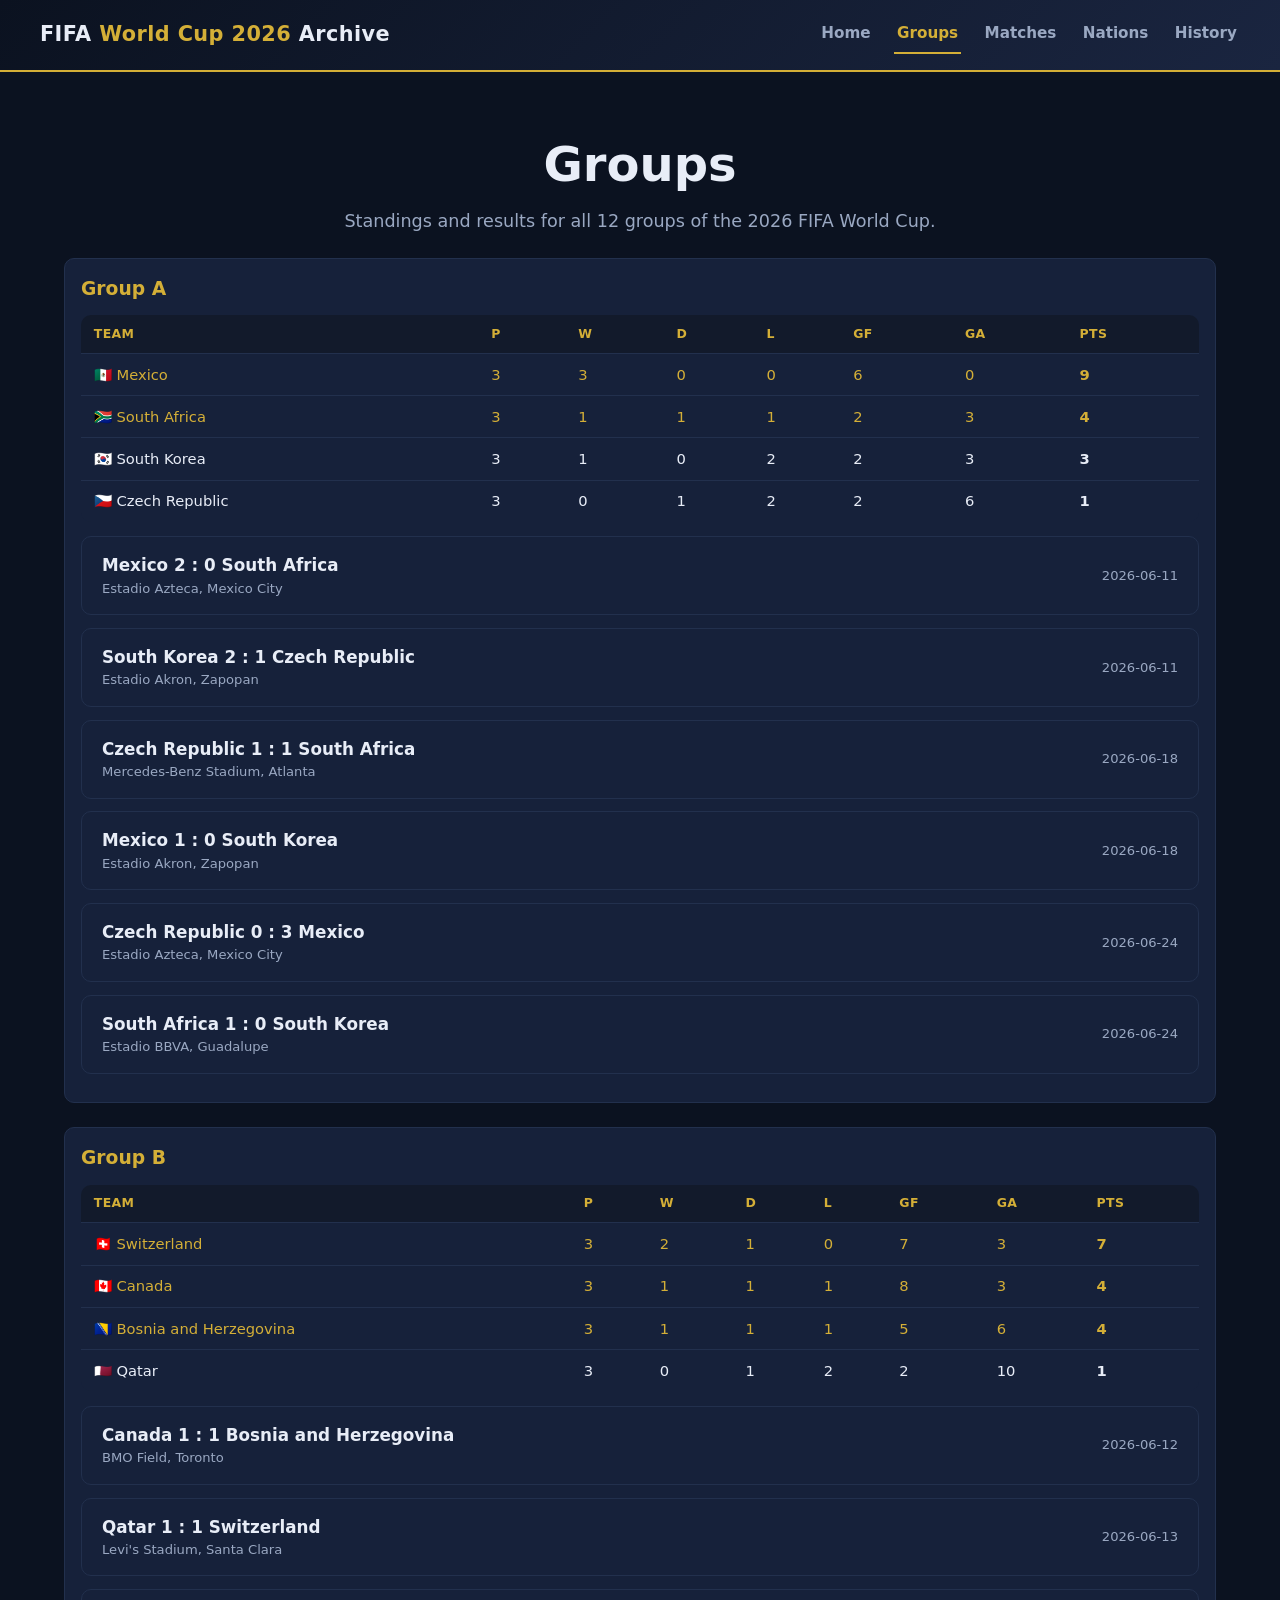
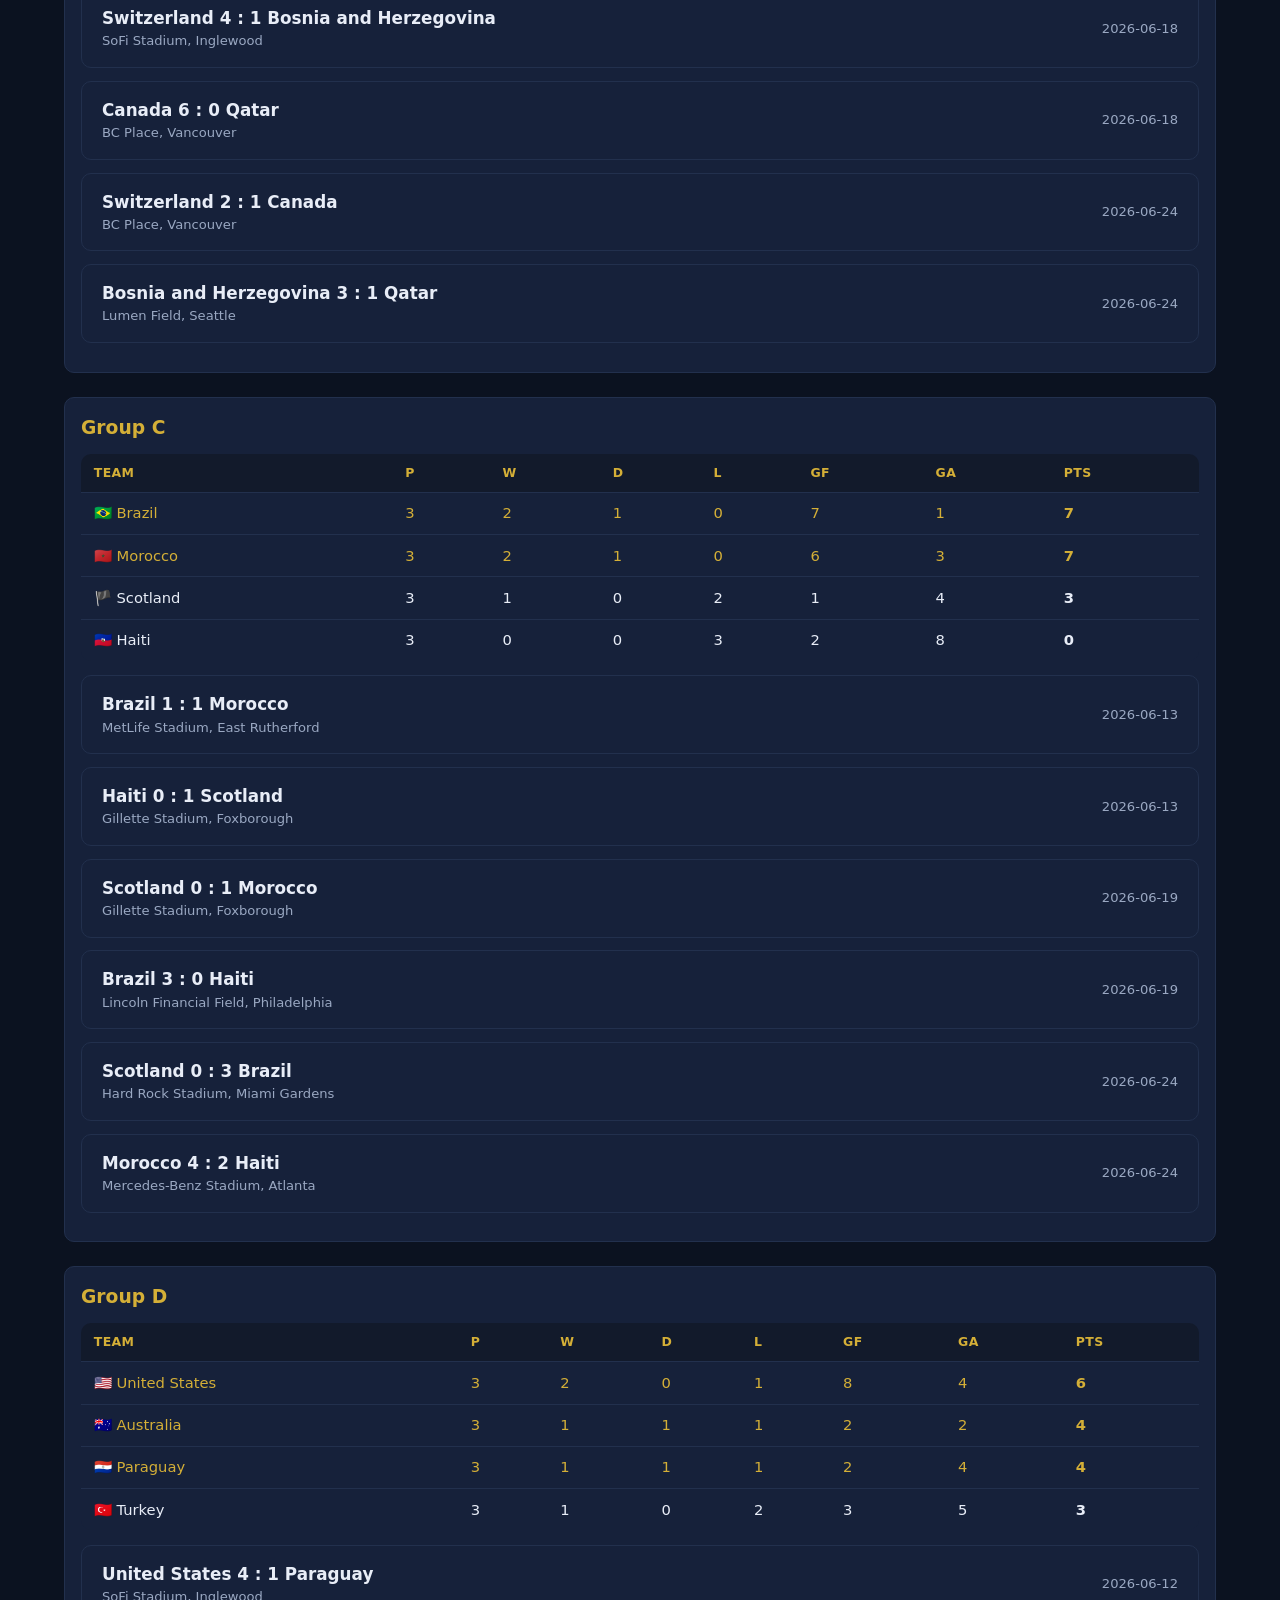
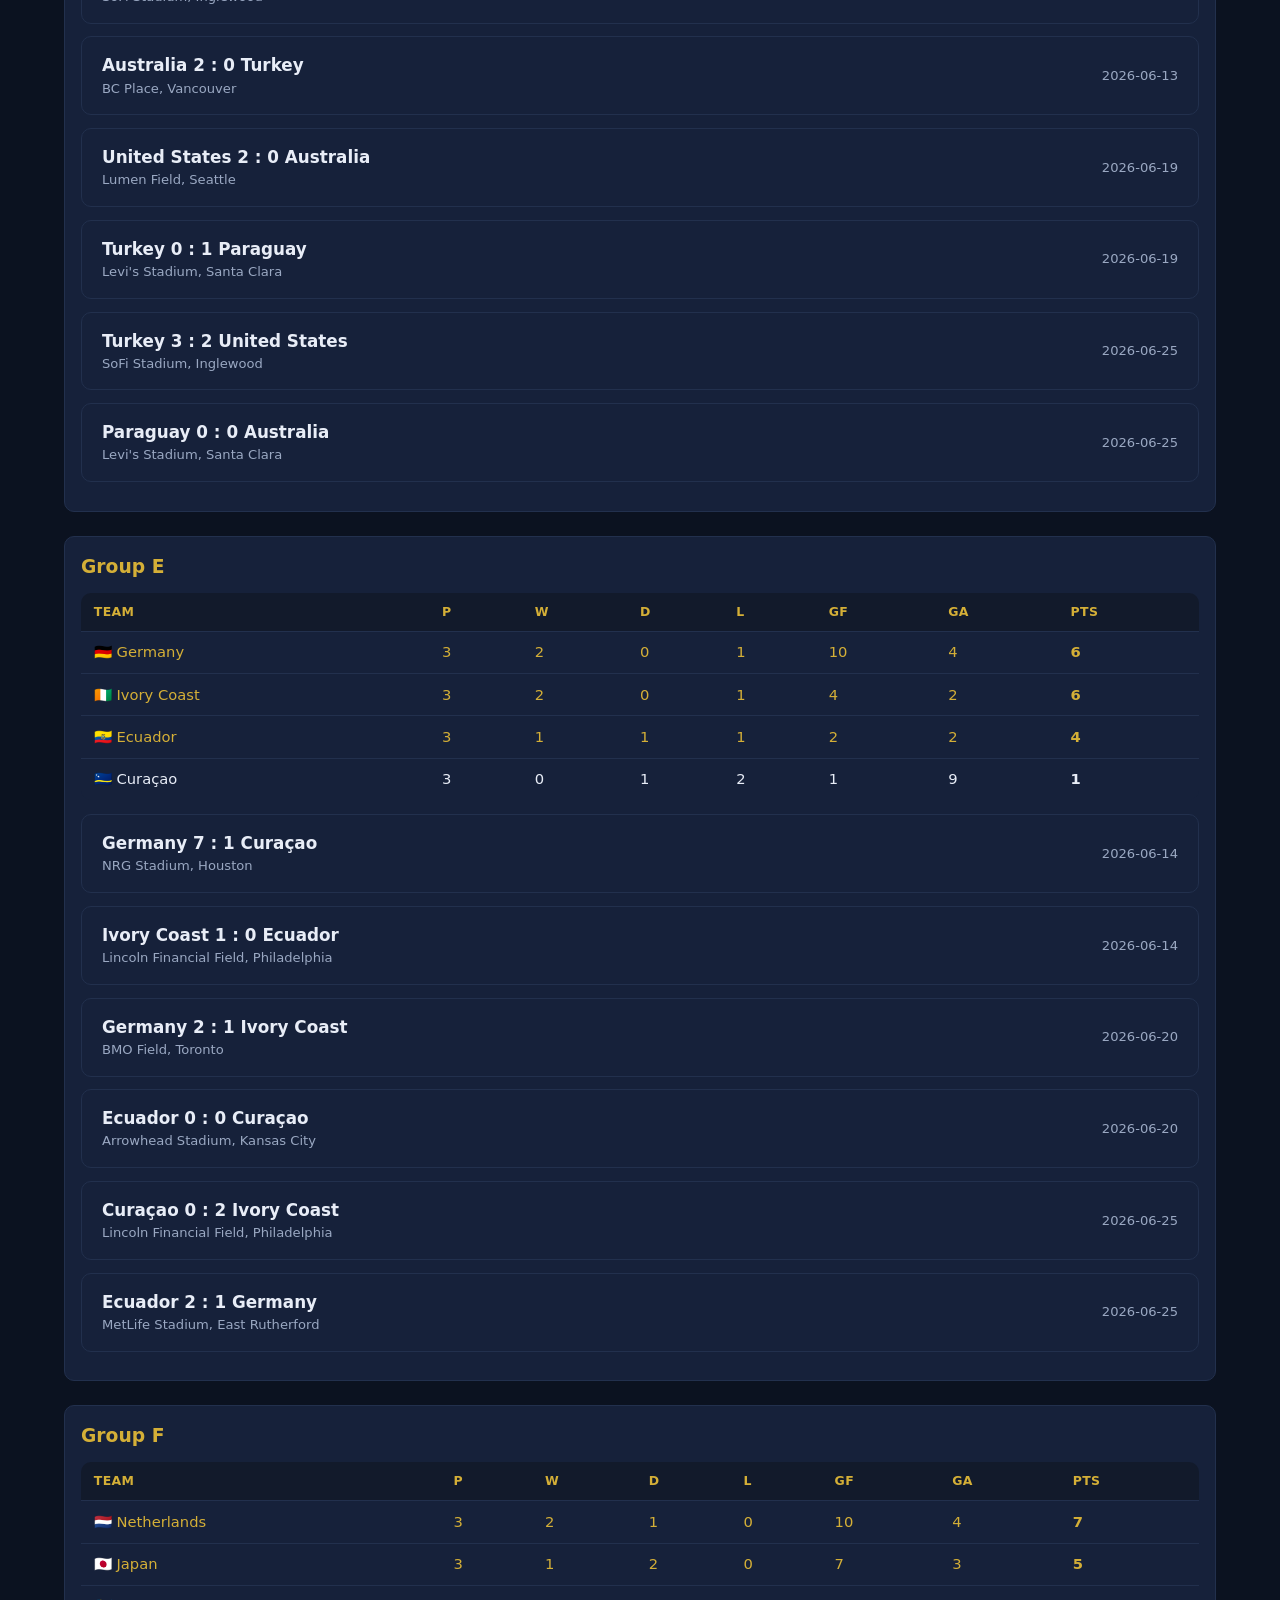
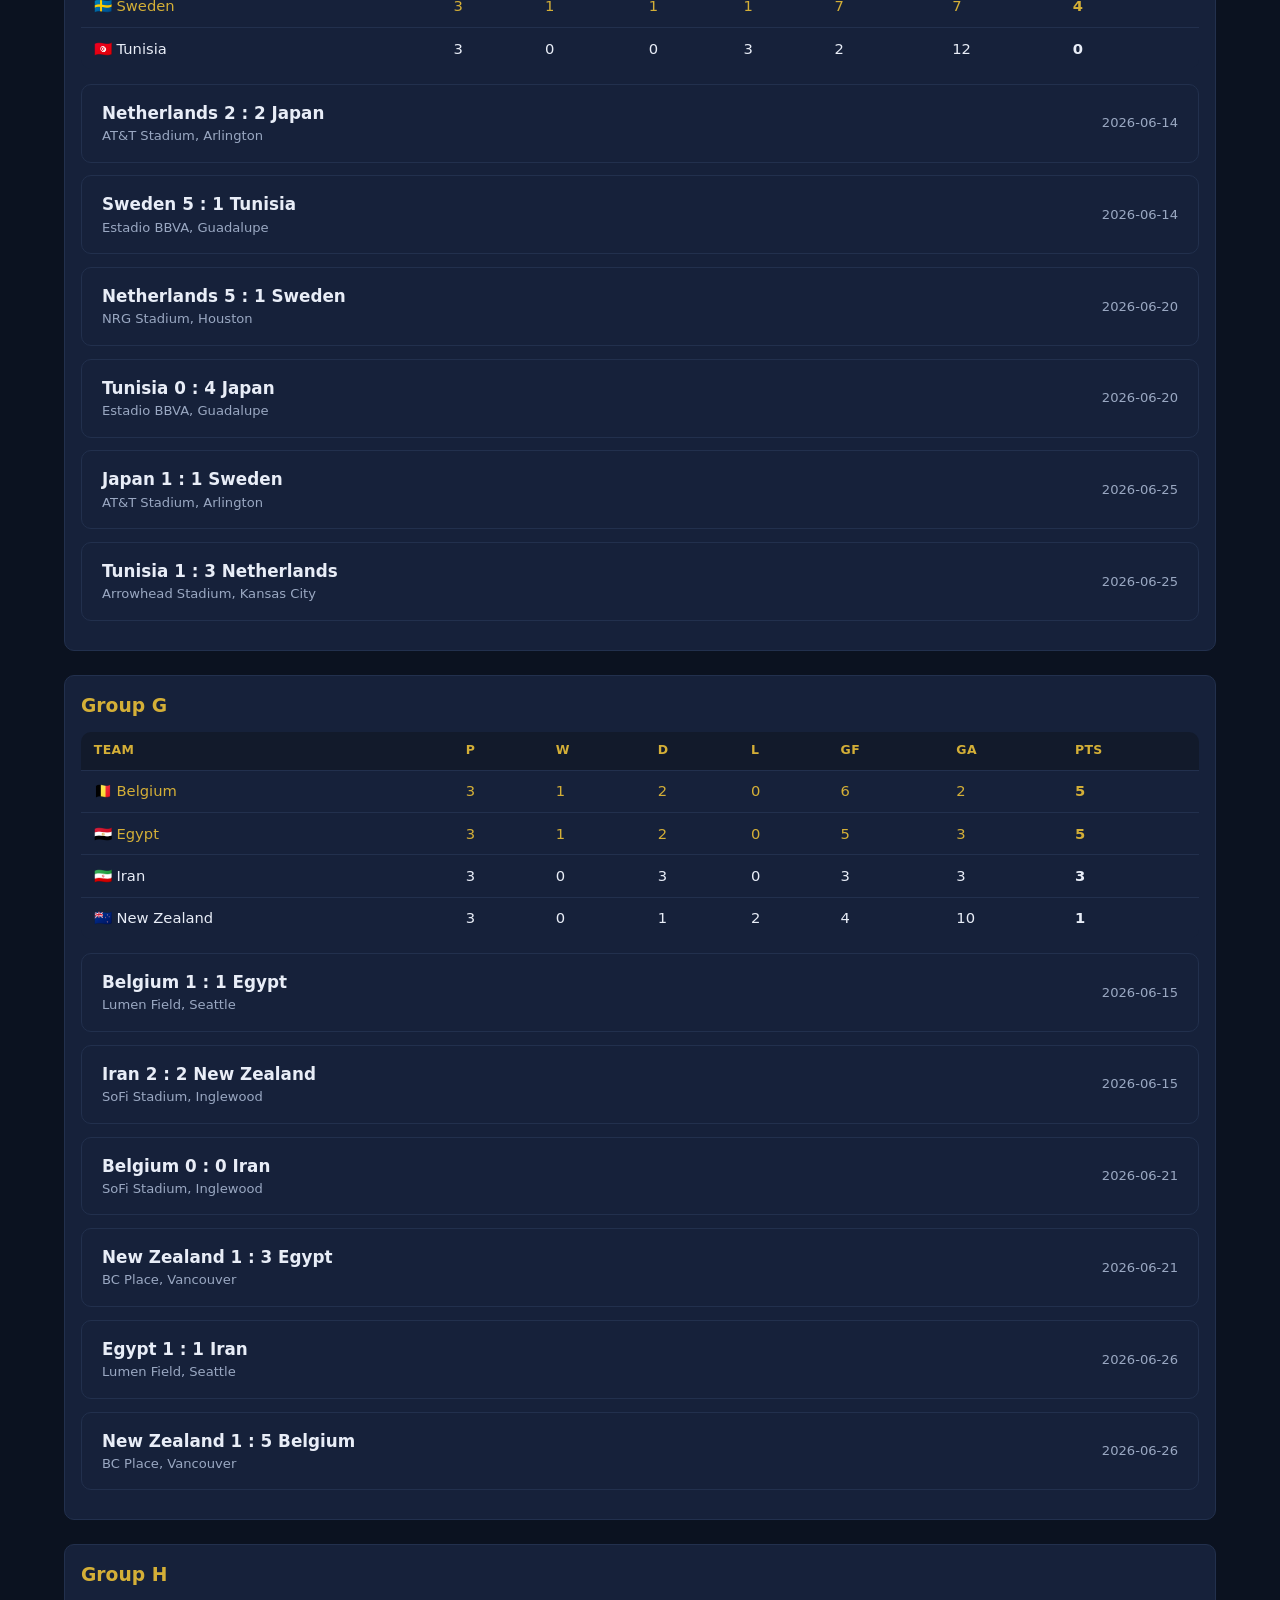
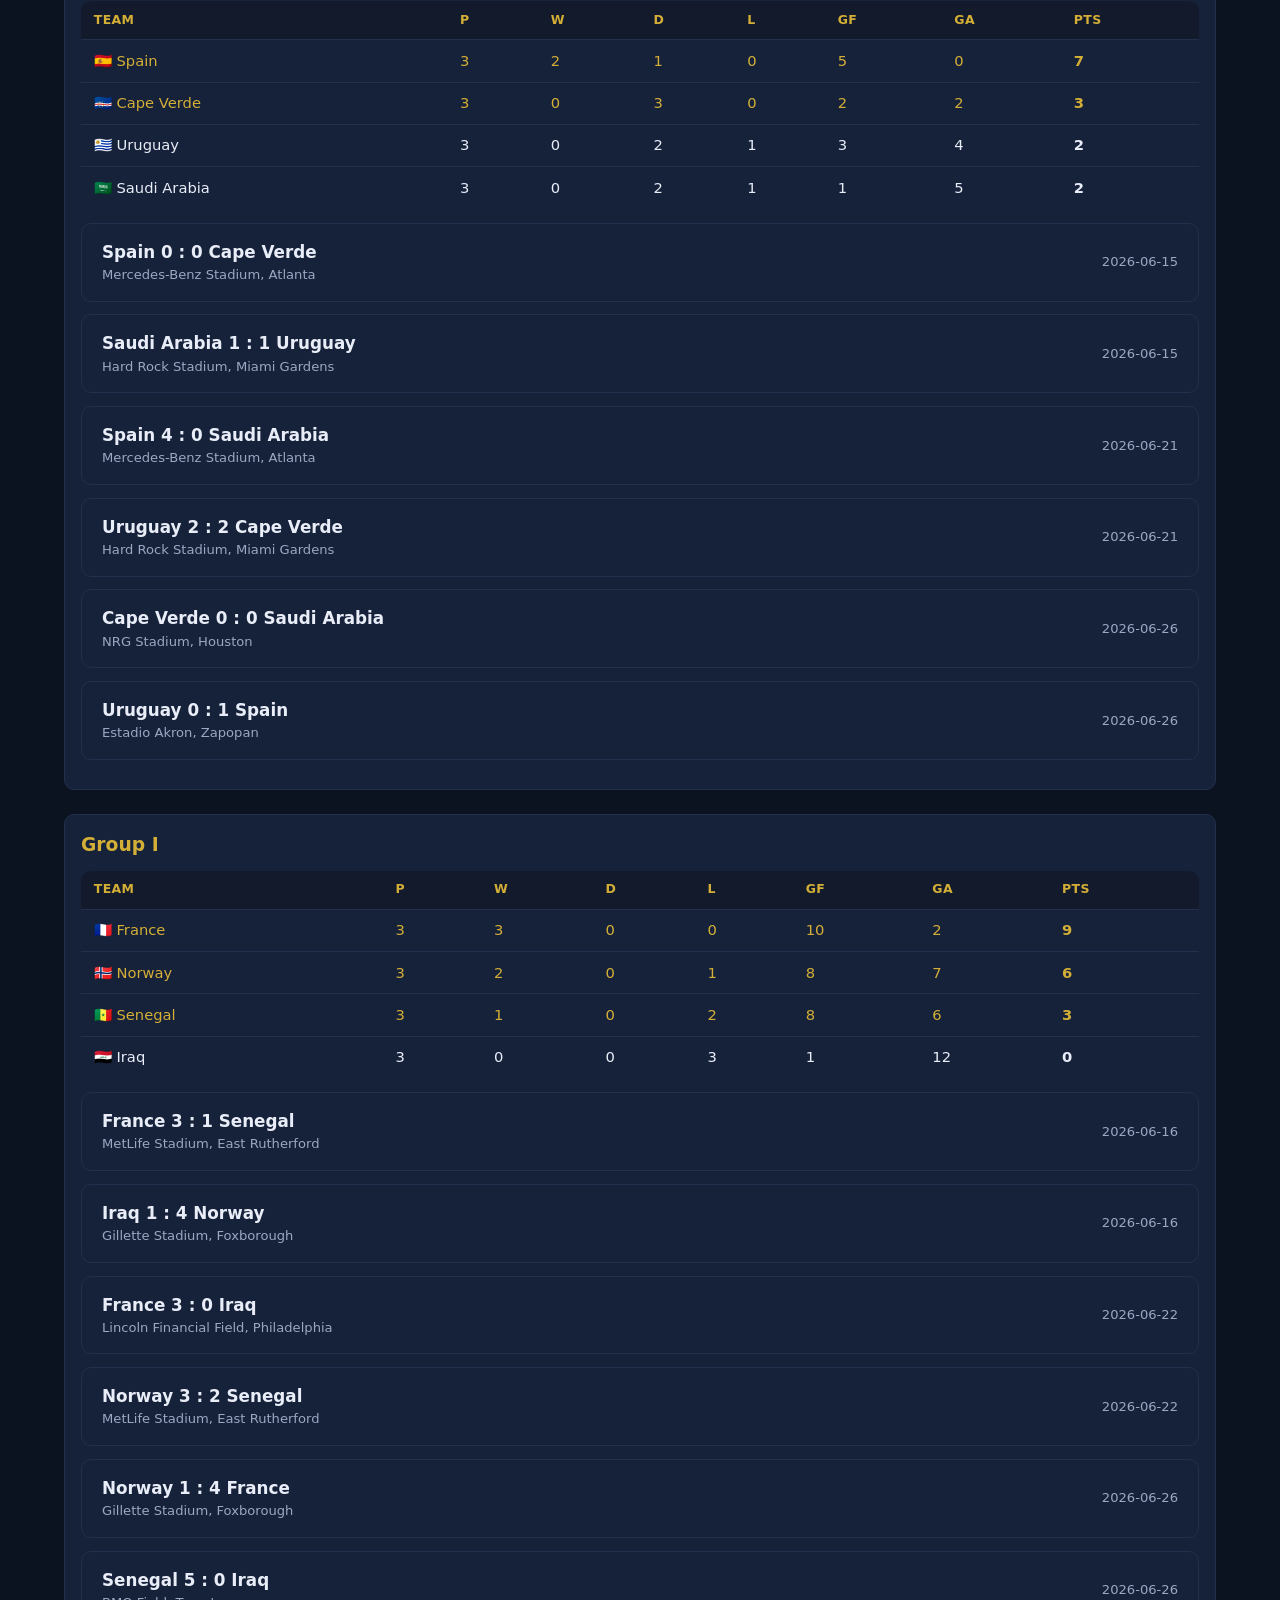
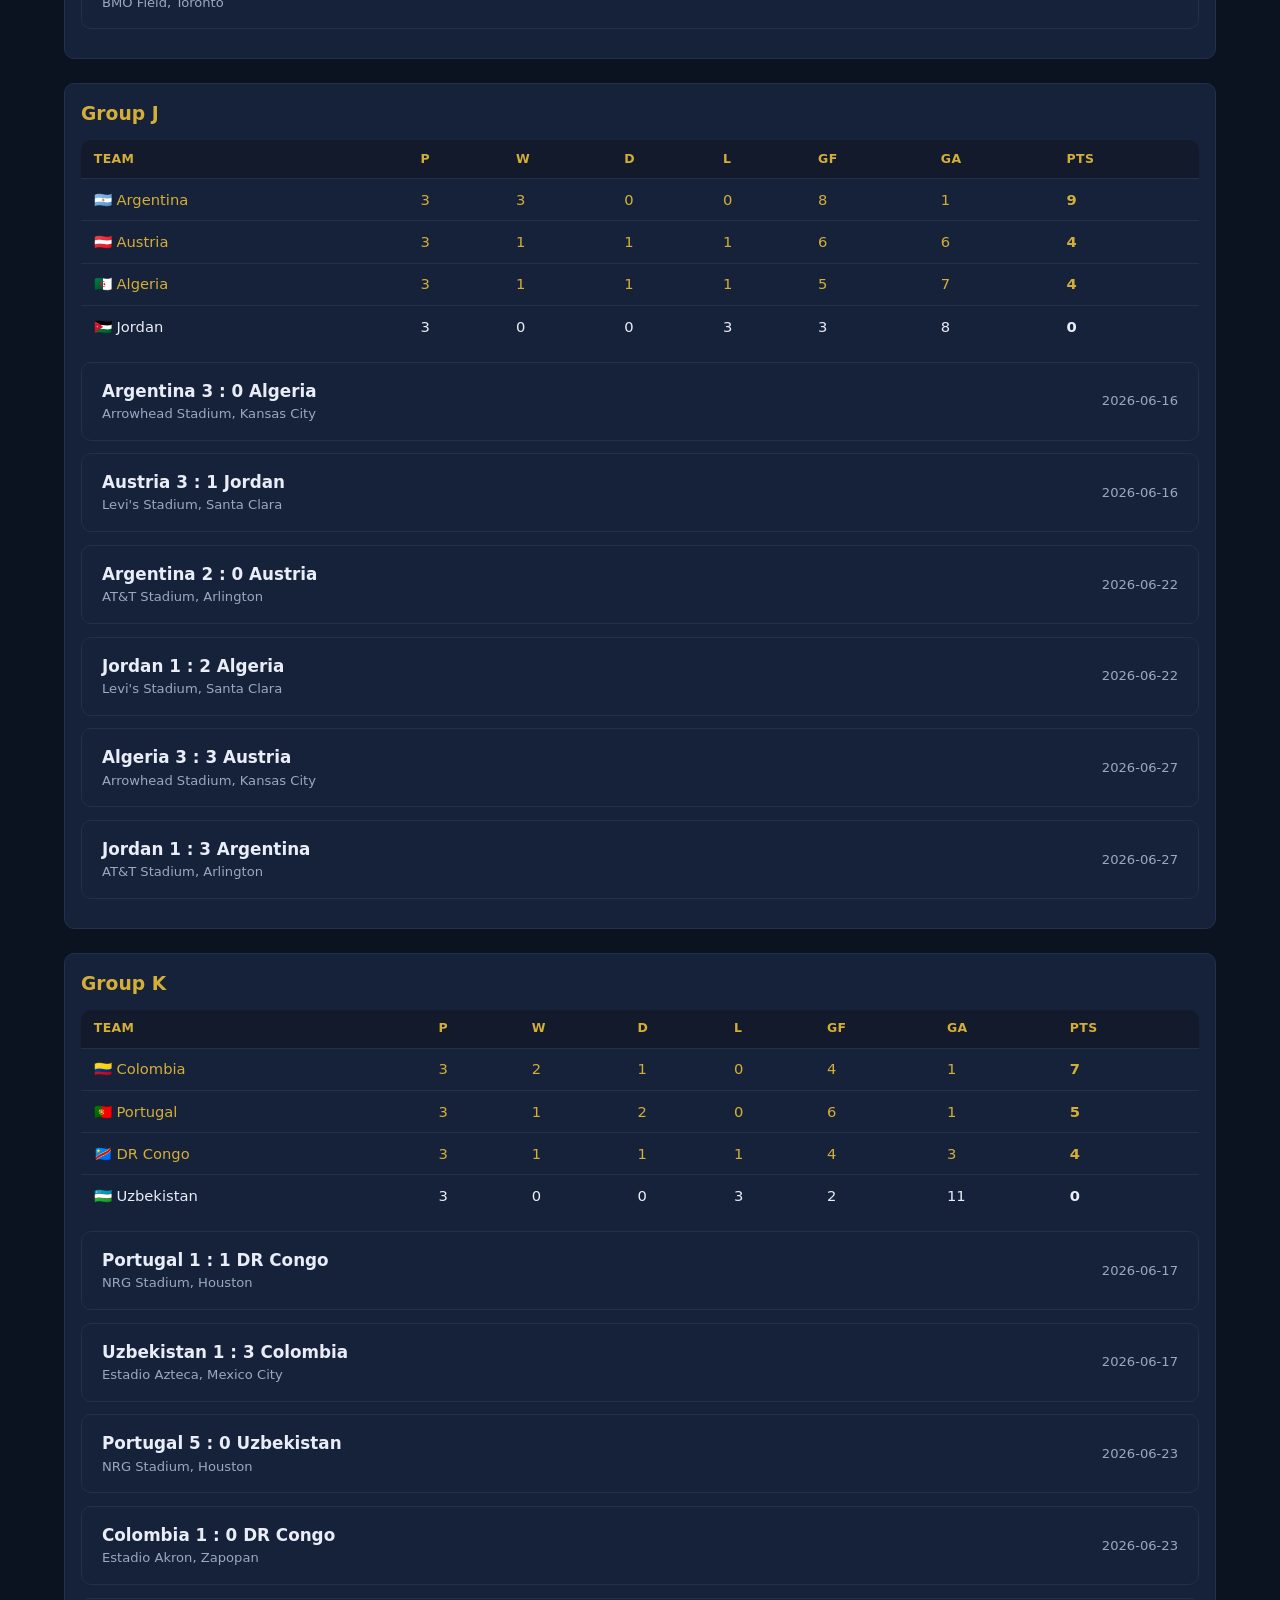
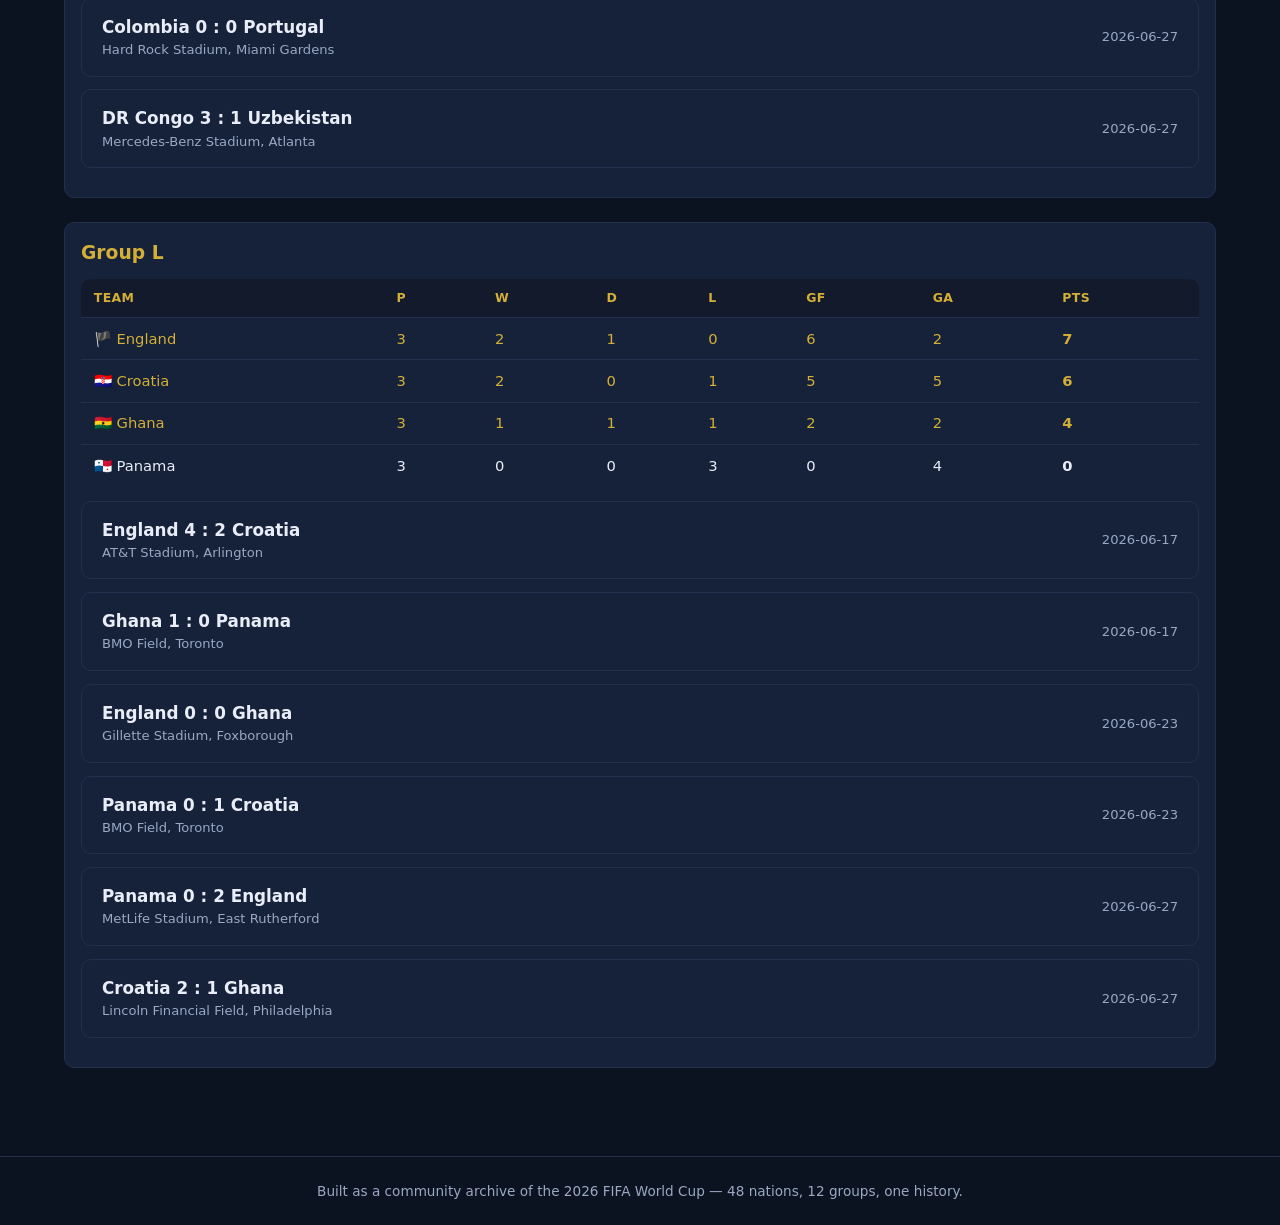
==== pages/groups.html @ 7bada2bf "Add files via upload" ====
<!DOCTYPE html>
<html lang="en">
<head>
  <meta charset="UTF-8" />
  <meta name="viewport" content="width=device-width, initial-scale=1.0" />
  <title>Groups — FIFA World Cup 2026 Archive</title>
  <link rel="stylesheet" href="../css/style.css" />
</head>
<body>
  <script src="../js/nav.js"></script>
  <script>renderHeader("Groups", "../")</script>

  <main>
    <section class="hero" style="padding:1.5rem 1rem;">
      <h1>Groups</h1>
      <p>Standings and results for all 12 groups of the 2026 FIFA World Cup.</p>
    </section>

    <div id="groups-container">Loading groups…</div>
  </main>

  <script>renderFooter()</script>
  <script src="../js/groups.js"></script>
</body>
</html>
---- css/style.css ----
:root {
  --bg: #0b1220;
  --bg-alt: #121a2b;
  --card: #16213a;
  --border: #22304d;
  --text: #e8edf7;
  --text-dim: #9aa8c2;
  --gold: #d4af37;
  --green: #0f9d58;
  --red: #e34a4a;
  --blue: #2a6df5;
  --radius: 10px;
}

* { box-sizing: border-box; }

body {
  margin: 0;
  font-family: "Segoe UI", system-ui, -apple-system, sans-serif;
  background: var(--bg);
  color: var(--text);
  line-height: 1.5;
}

a { color: inherit; text-decoration: none; }

header.site-header {
  background: linear-gradient(135deg, #0b1220, #1a2540);
  border-bottom: 2px solid var(--gold);
  padding: 1rem 1.5rem;
  position: sticky;
  top: 0;
  z-index: 50;
}

.header-inner {
  max-width: 1200px;
  margin: 0 auto;
  display: flex;
  align-items: center;
  justify-content: space-between;
  flex-wrap: wrap;
  gap: 1rem;
}

.brand {
  font-size: 1.3rem;
  font-weight: 800;
  letter-spacing: 0.02em;
}
.brand span { color: var(--gold); }

nav.main-nav {
  display: flex;
  gap: 1.25rem;
  flex-wrap: wrap;
}

nav.main-nav a {
  color: var(--text-dim);
  font-weight: 600;
  font-size: 0.95rem;
  padding: 0.4rem 0.2rem;
  border-bottom: 2px solid transparent;
  transition: color 0.15s, border-color 0.15s;
}

nav.main-nav a:hover,
nav.main-nav a.active {
  color: var(--gold);
  border-color: var(--gold);
}

main {
  max-width: 1200px;
  margin: 0 auto;
  padding: 2rem 1.5rem 4rem;
}

.hero {
  text-align: center;
  padding: 3rem 1rem;
}

.hero h1 {
  font-size: clamp(1.8rem, 4vw, 3rem);
  margin: 0 0 0.5rem;
}

.hero p {
  color: var(--text-dim);
  font-size: 1.1rem;
  max-width: 640px;
  margin: 0 auto;
}

.card-grid {
  display: grid;
  grid-template-columns: repeat(auto-fit, minmax(260px, 1fr));
  gap: 1.25rem;
  margin-top: 2rem;
}

.card {
  background: var(--card);
  border: 1px solid var(--border);
  border-radius: var(--radius);
  padding: 1.25rem;
  transition: transform 0.15s, border-color 0.15s;
}

.card:hover {
  transform: translateY(-3px);
  border-color: var(--gold);
}

.card h3 {
  margin: 0 0 0.5rem;
  color: var(--gold);
}

.card p {
  color: var(--text-dim);
  margin: 0;
  font-size: 0.92rem;
}

h1, h2, h3 { font-weight: 800; }

h2.section-title {
  font-size: 1.6rem;
  border-left: 4px solid var(--gold);
  padding-left: 0.75rem;
  margin: 2.5rem 0 1rem;
}

table {
  width: 100%;
  border-collapse: collapse;
  background: var(--card);
  border-radius: var(--radius);
  overflow: hidden;
}

th, td {
  padding: 0.6rem 0.8rem;
  text-align: left;
  border-bottom: 1px solid var(--border);
  font-size: 0.92rem;
}

th {
  background: var(--bg-alt);
  color: var(--gold);
  text-transform: uppercase;
  letter-spacing: 0.03em;
  font-size: 0.78rem;
}

tr:last-child td { border-bottom: none; }

.group-block {
  background: var(--card);
  border: 1px solid var(--border);
  border-radius: var(--radius);
  padding: 1rem;
  margin-bottom: 1.5rem;
}

.group-block h3 {
  color: var(--gold);
  margin: 0 0 0.75rem;
}

.badge {
  display: inline-block;
  padding: 0.15rem 0.55rem;
  border-radius: 999px;
  font-size: 0.72rem;
  font-weight: 700;
}

.badge.win { background: rgba(15,157,88,0.18); color: var(--green); }
.badge.loss { background: rgba(227,74,74,0.18); color: var(--red); }
.badge.draw { background: rgba(154,168,194,0.18); color: var(--text-dim); }
.badge.upcoming { background: rgba(42,109,245,0.18); color: var(--blue); }

.filter-bar {
  display: flex;
  gap: 0.6rem;
  flex-wrap: wrap;
  margin-bottom: 1.25rem;
}

.filter-bar select, .filter-bar input {
  background: var(--card);
  border: 1px solid var(--border);
  color: var(--text);
  padding: 0.5rem 0.7rem;
  border-radius: 6px;
  font-size: 0.9rem;
}

.match-card {
  background: var(--card);
  border: 1px solid var(--border);
  border-radius: var(--radius);
  padding: 1rem 1.25rem;
  margin-bottom: 0.8rem;
  display: flex;
  align-items: center;
  justify-content: space-between;
  flex-wrap: wrap;
  gap: 0.75rem;
}

.match-teams {
  font-weight: 700;
  font-size: 1.05rem;
}

.match-meta {
  color: var(--text-dim);
  font-size: 0.82rem;
}

.timeline {
  border-left: 3px solid var(--border);
  padding-left: 1.25rem;
}

.timeline-item {
  margin-bottom: 1.75rem;
  position: relative;
}

.timeline-item::before {
  content: "";
  position: absolute;
  left: -1.62rem;
  top: 0.3rem;
  width: 12px;
  height: 12px;
  border-radius: 50%;
  background: var(--gold);
}

.timeline-item h3 { margin: 0 0 0.25rem; color: var(--gold); }
.timeline-item .meta { color: var(--text-dim); font-size: 0.85rem; margin-bottom: 0.4rem; }

footer.site-footer {
  border-top: 1px solid var(--border);
  padding: 1.5rem;
  text-align: center;
  color: var(--text-dim);
  font-size: 0.85rem;
}

.stat-row {
  display: flex;
  justify-content: space-between;
  padding: 0.35rem 0;
  border-bottom: 1px dashed var(--border);
  font-size: 0.9rem;
}
.stat-row:last-child { border-bottom: none; }

.trophy-count {
  font-size: 2rem;
  font-weight: 800;
  color: var(--gold);
}
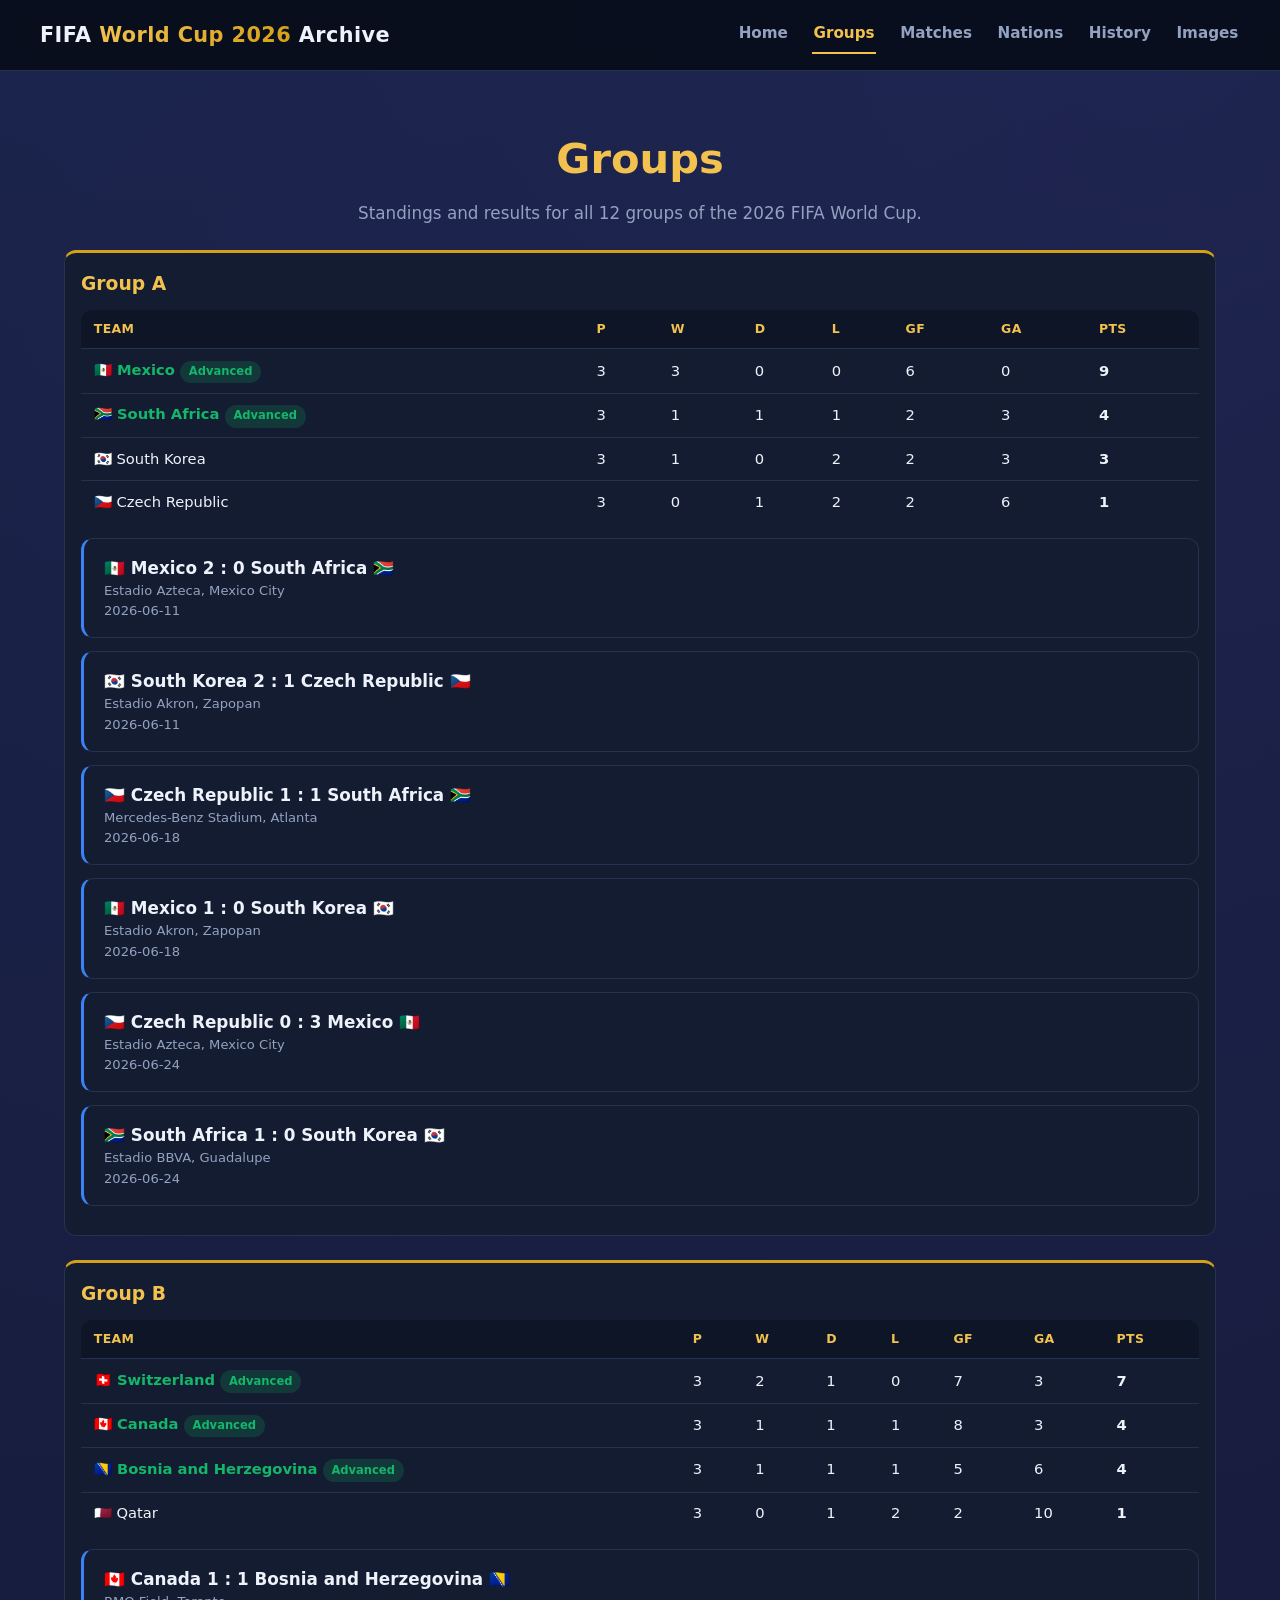
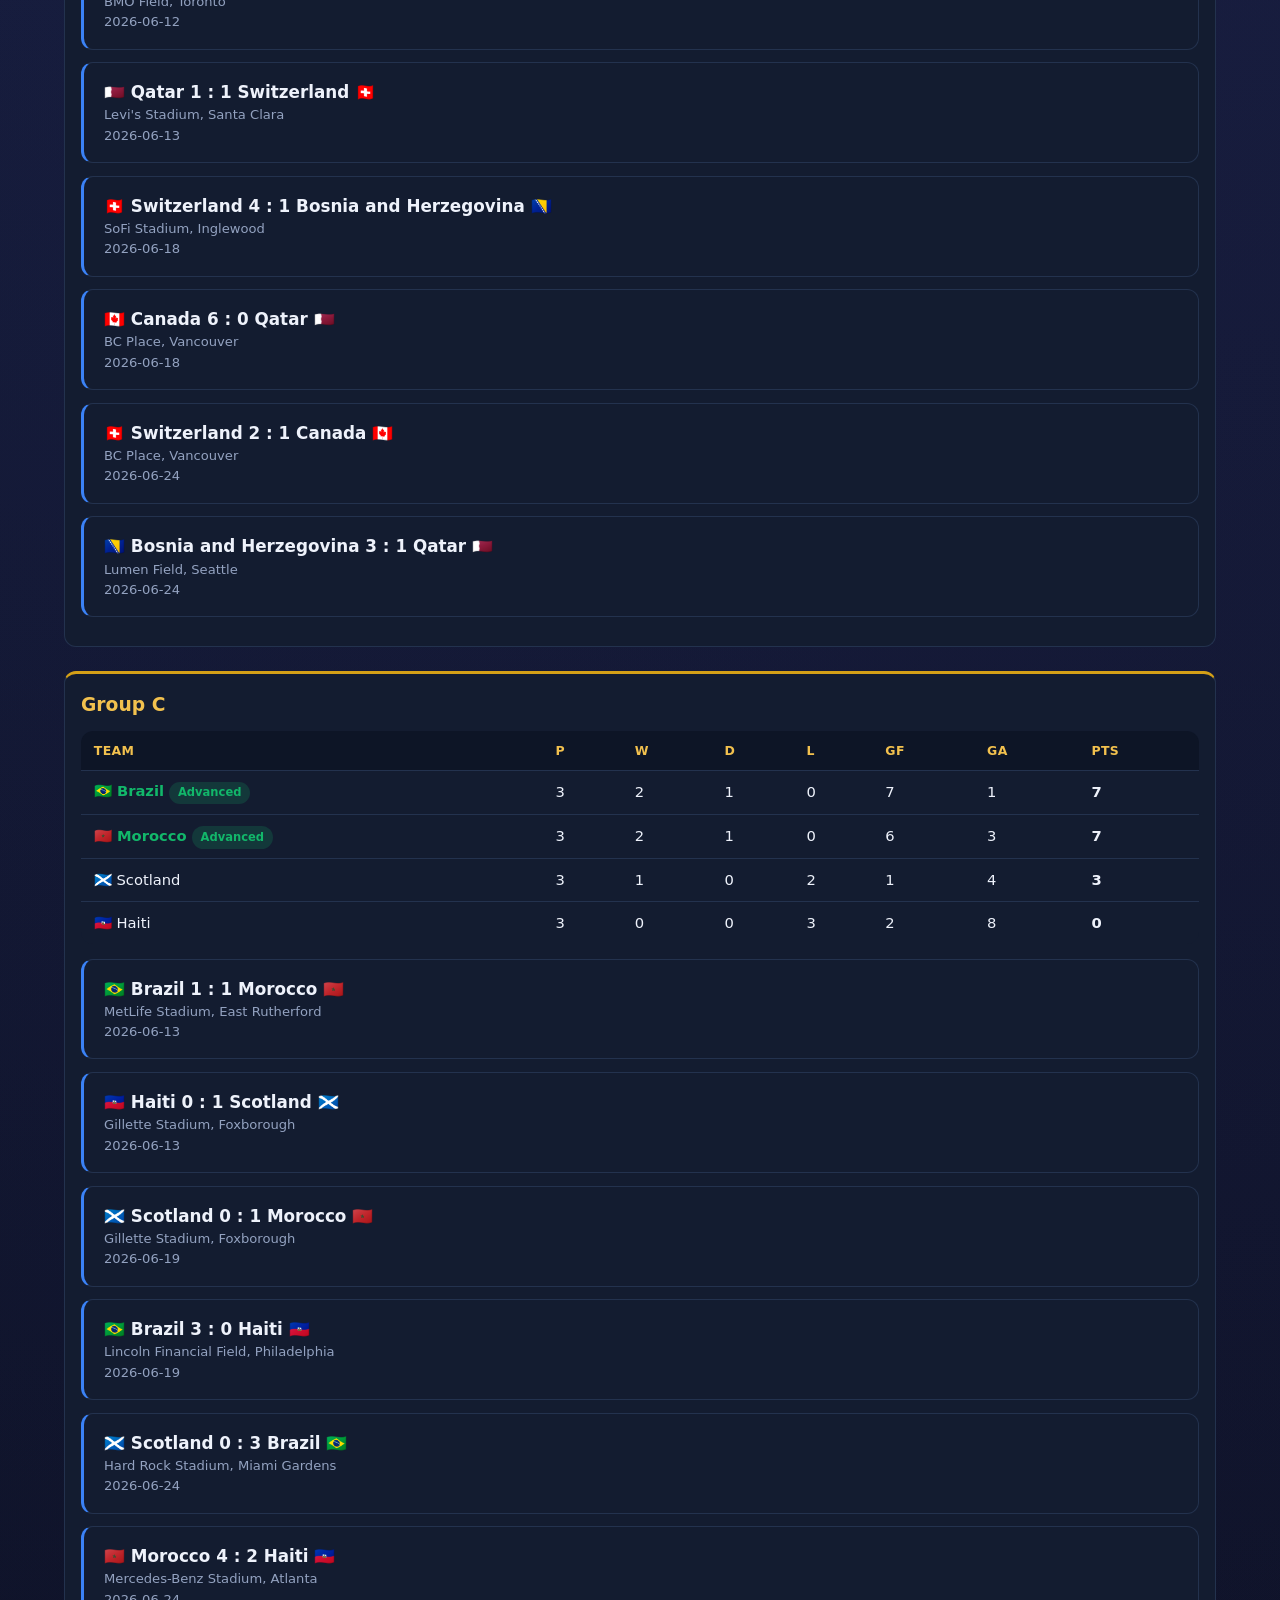
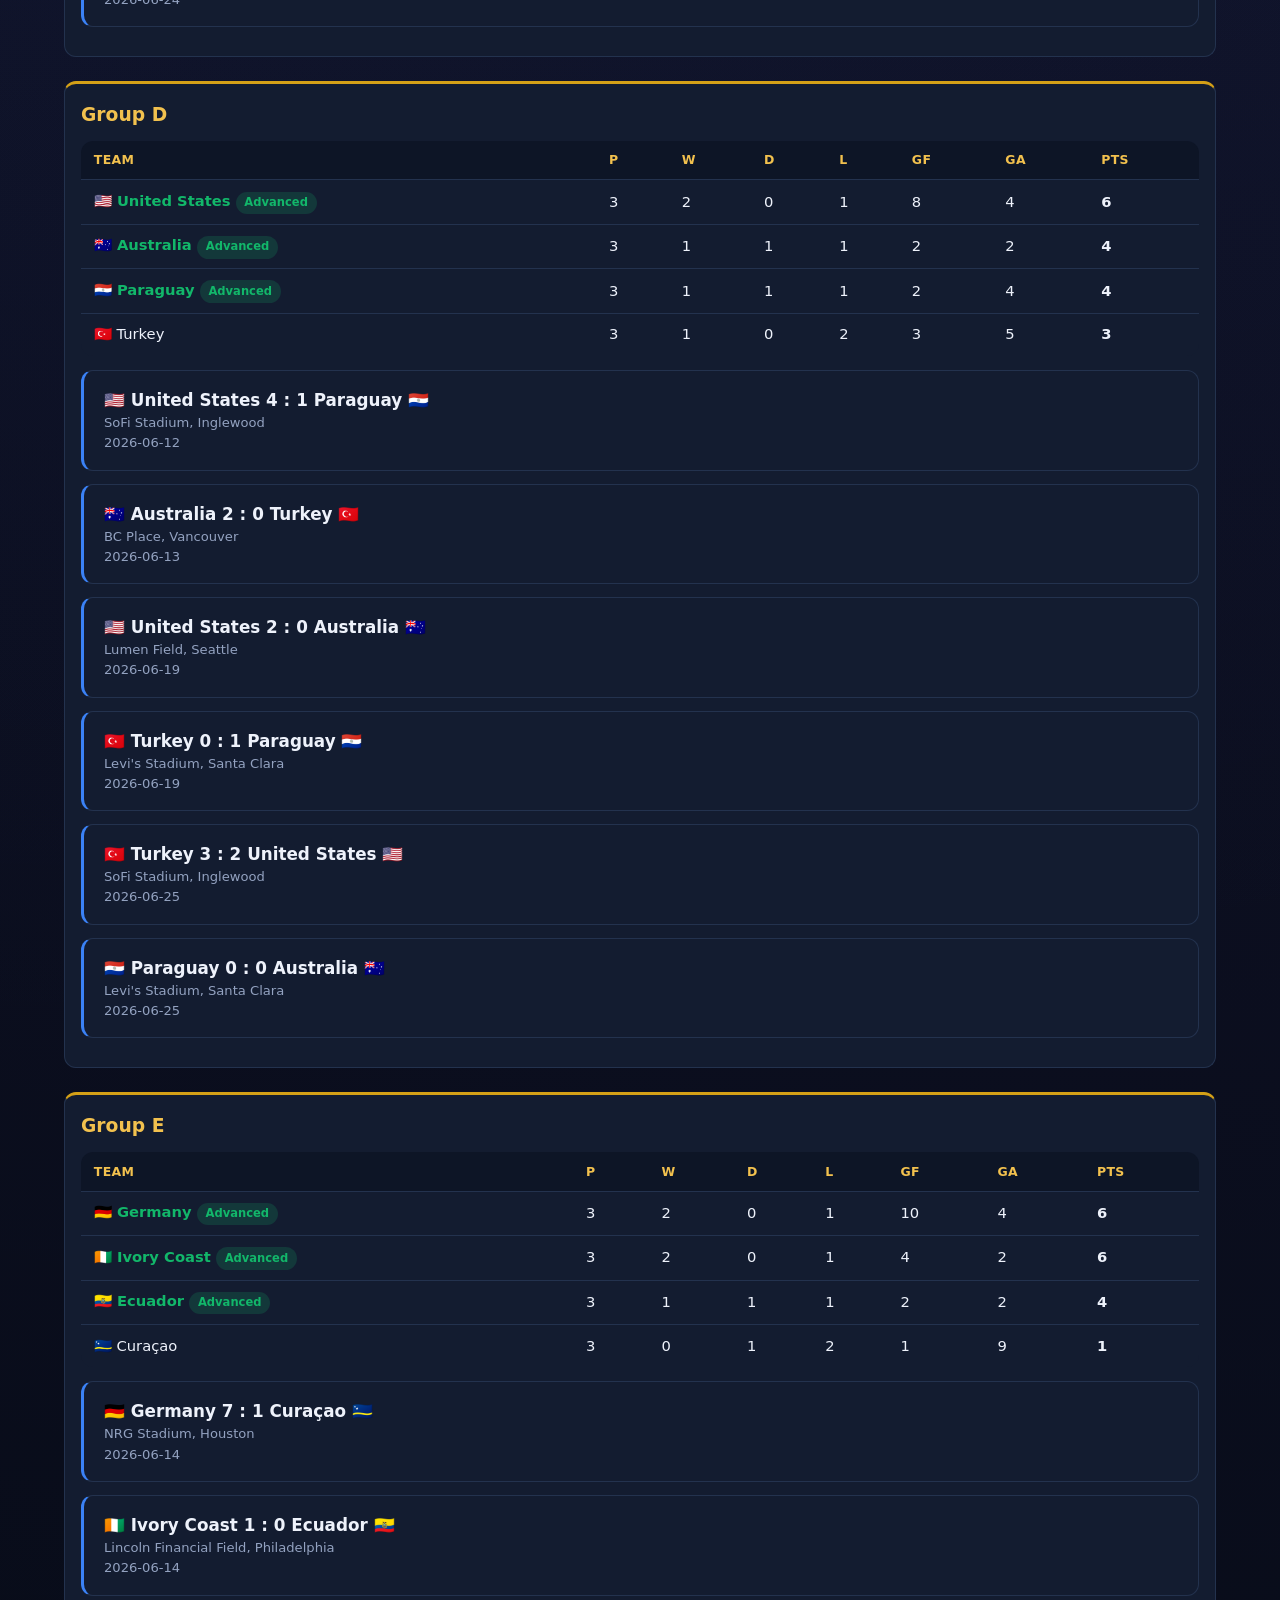
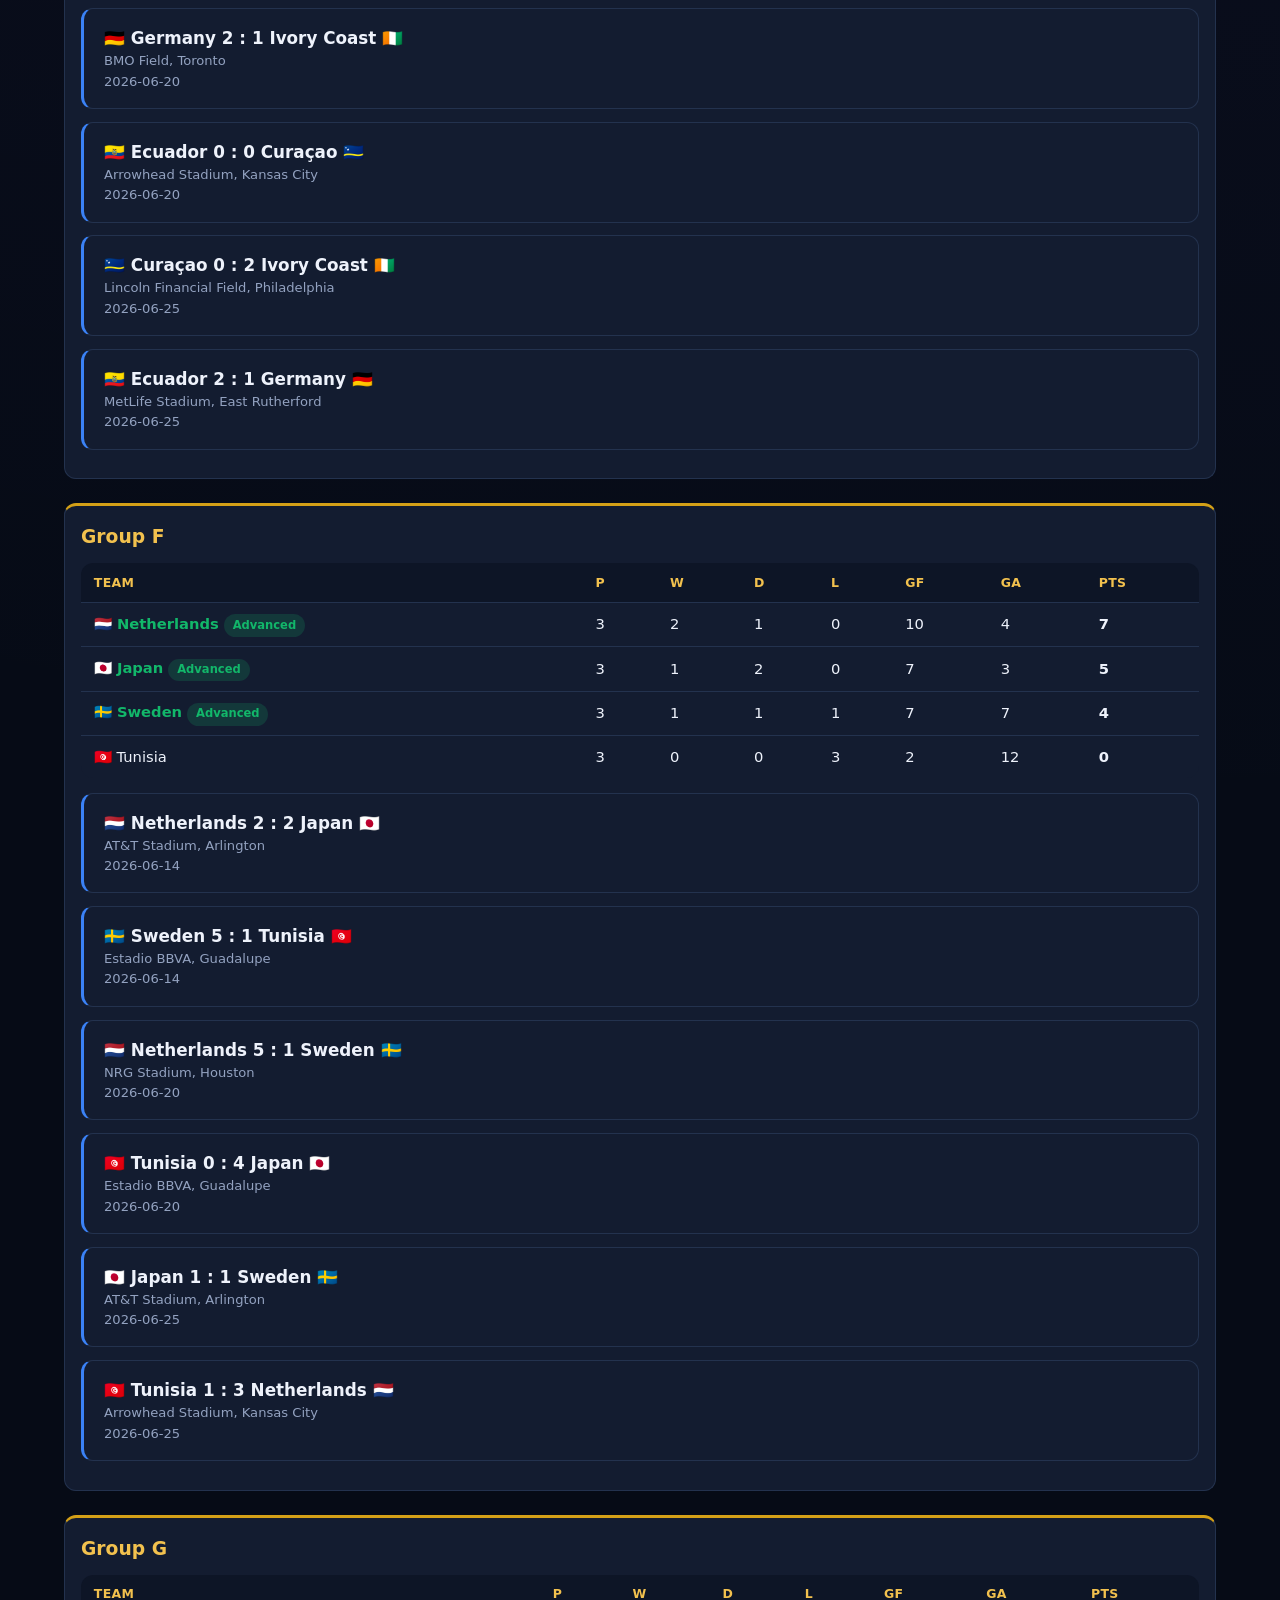
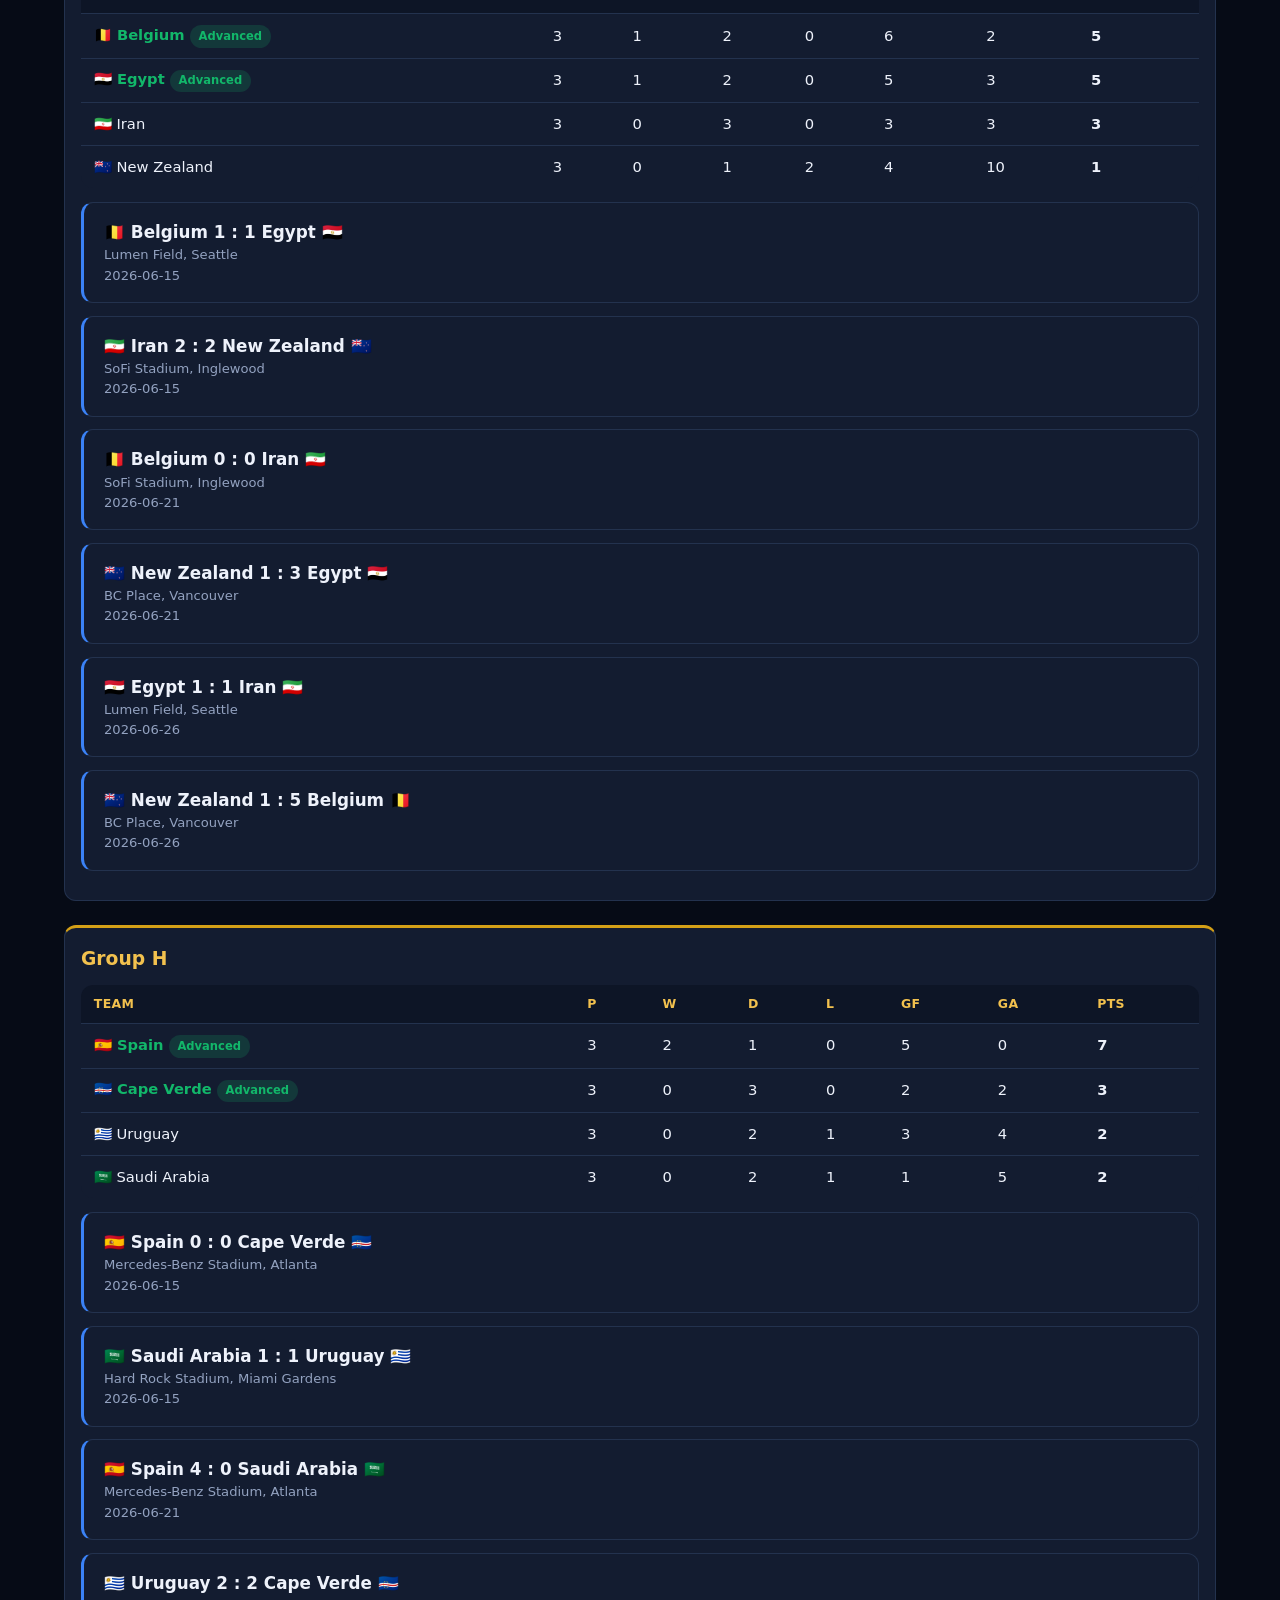
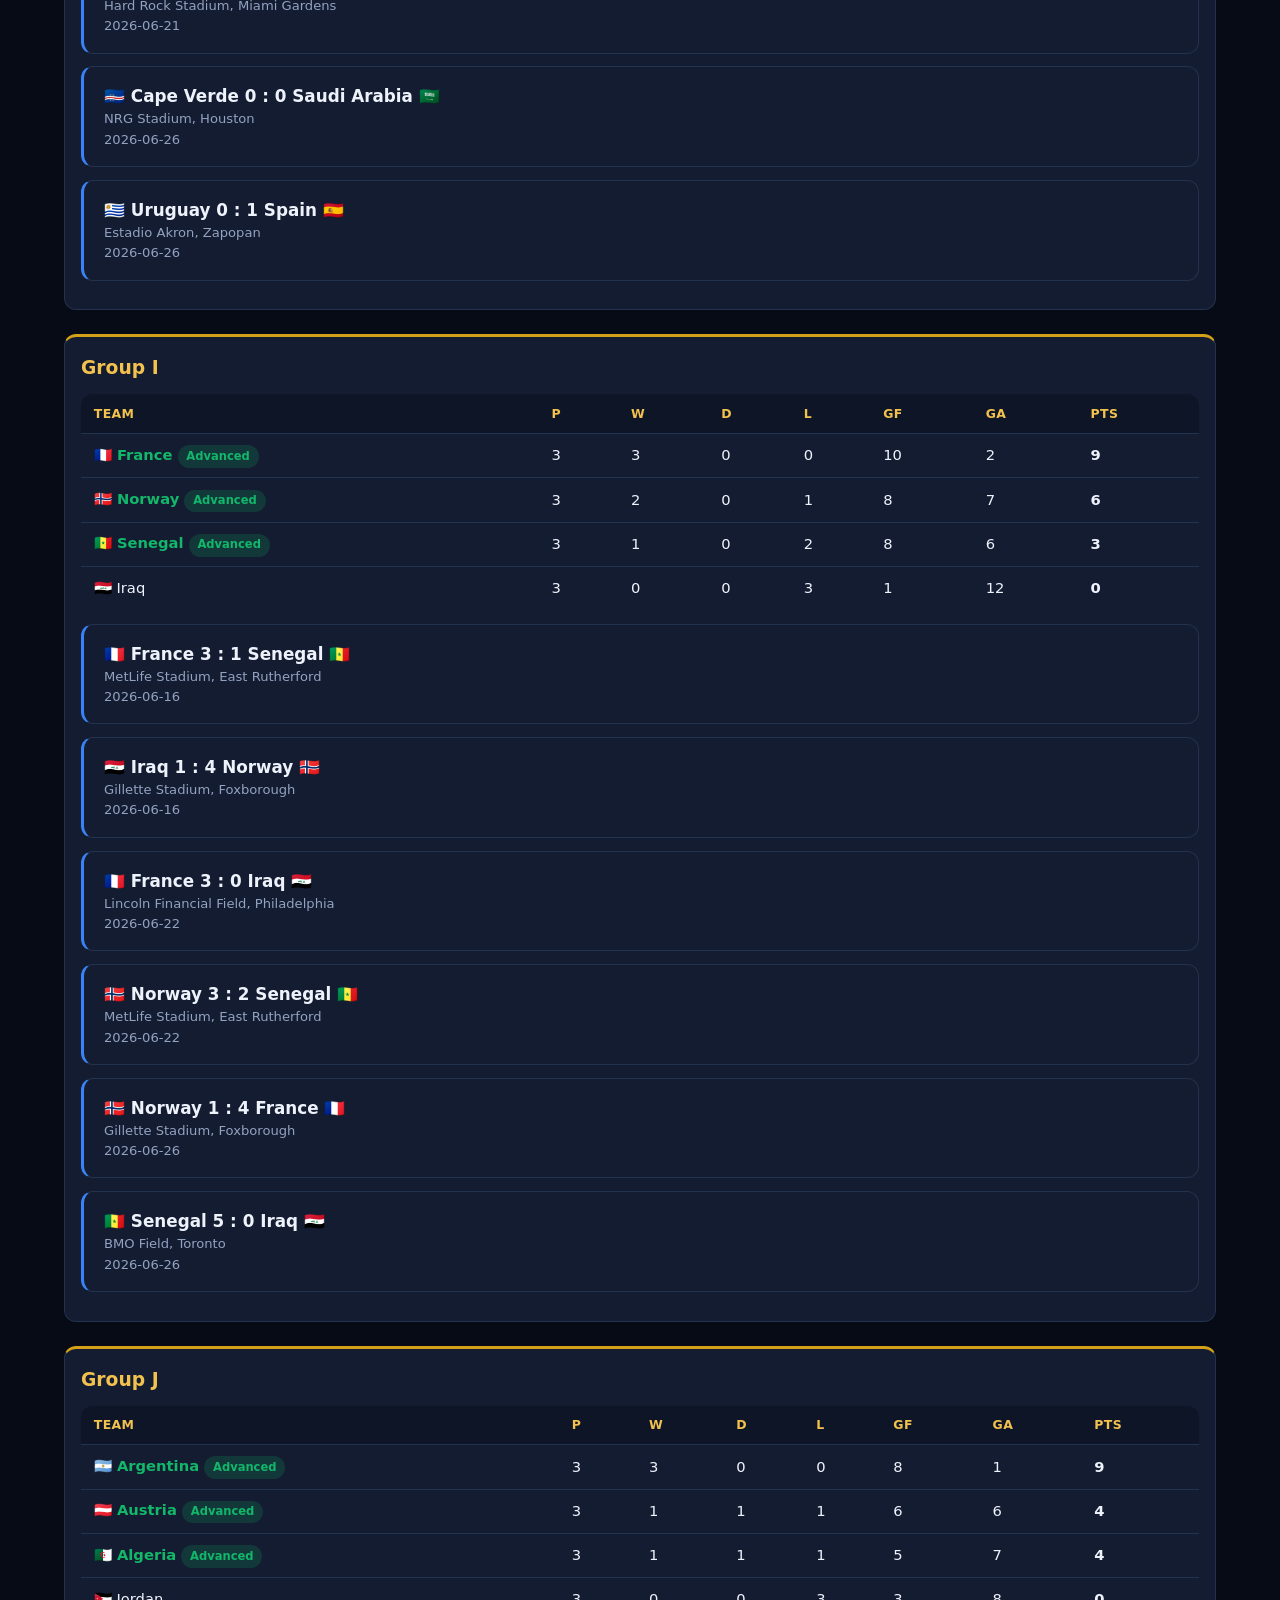
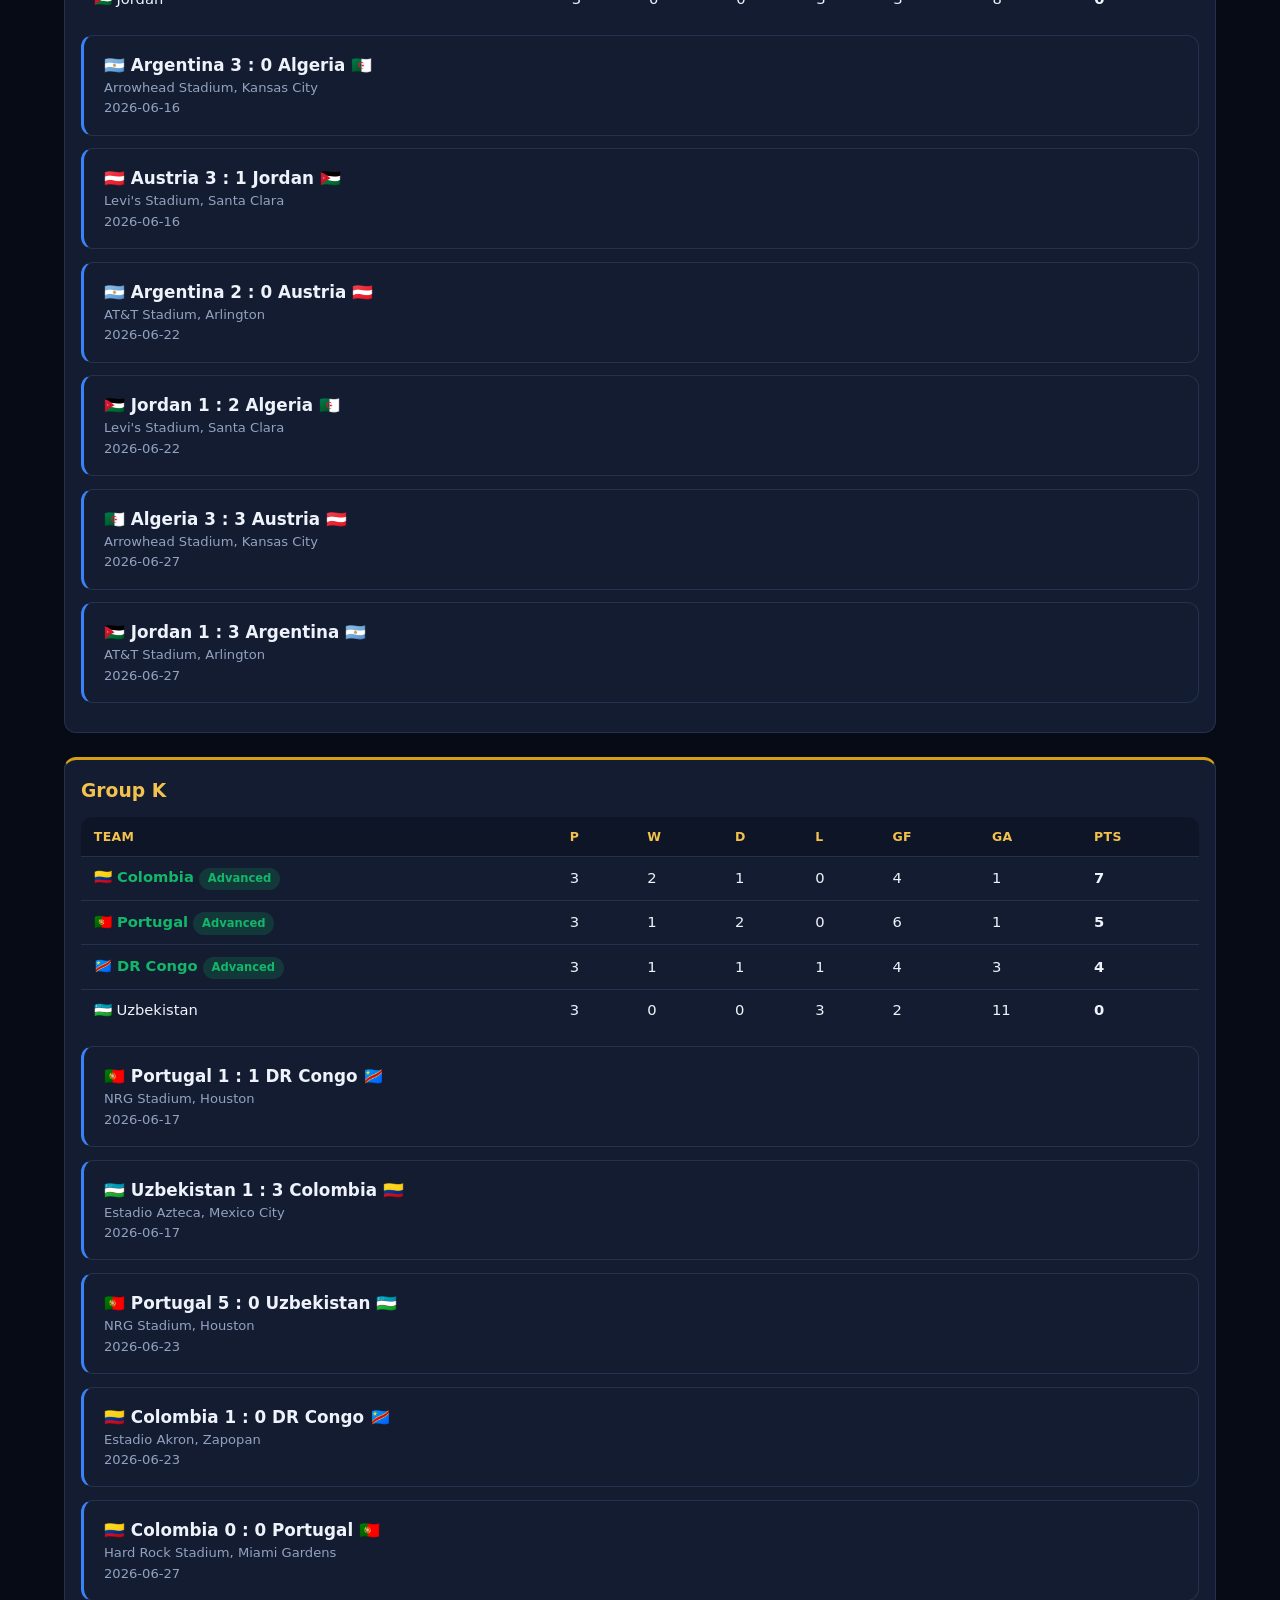
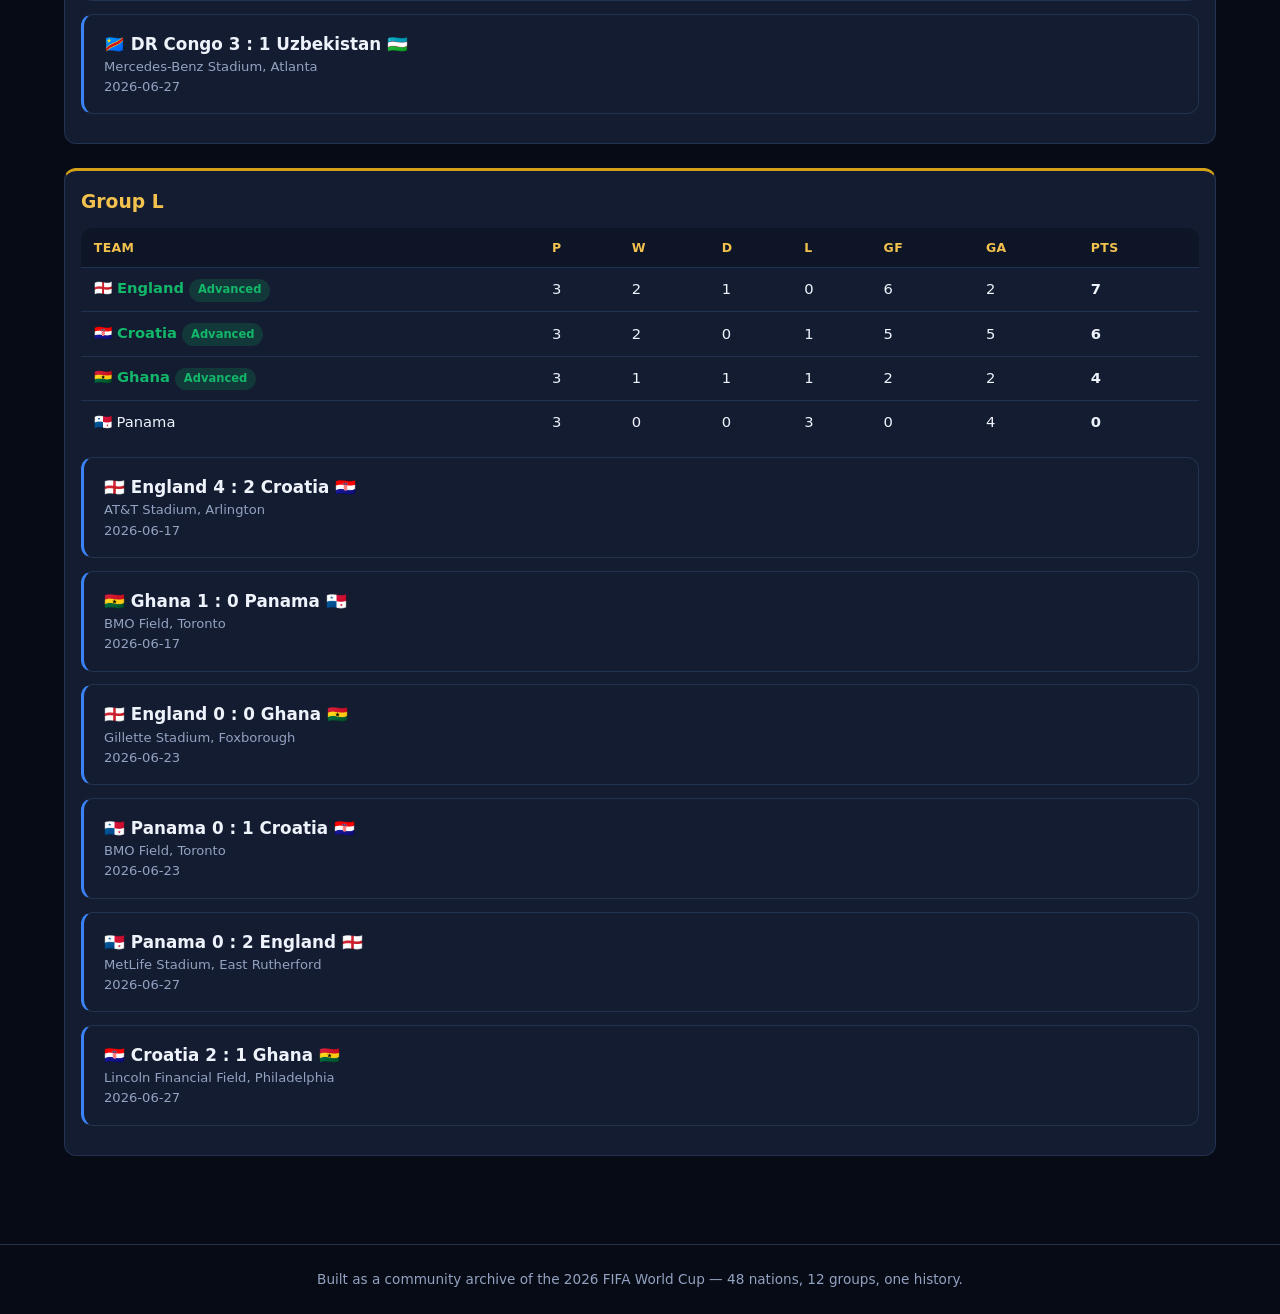
==== commit 324aae22: "Add files via upload" ====
--- a/pages/groups.html
+++ b/pages/groups.html
@@ -8,6 +8,7 @@
 </head>
 <body>
   <script src="../js/nav.js"></script>
+  <script src="../js/flags.js"></script>
   <script>renderHeader("Groups", "../")</script>
 
   <main>
--- a/css/style.css
+++ b/css/style.css
@@ -1,15 +1,20 @@
 :root {
-  --bg: #0b1220;
-  --bg-alt: #121a2b;
-  --card: #16213a;
-  --border: #22304d;
-  --text: #e8edf7;
-  --text-dim: #9aa8c2;
-  --gold: #d4af37;
-  --green: #0f9d58;
-  --red: #e34a4a;
-  --blue: #2a6df5;
-  --radius: 10px;
+  --bg: #060b16;
+  --bg-alt: #0d1526;
+  --card: #131c30;
+  --card-hover: #182338;
+  --border: #23324e;
+  --text: #eef2fb;
+  --text-dim: #93a2c0;
+  --gold: #f2c14e;
+  --gold-deep: #d4a017;
+  --green: #12b76a;
+  --red: #f0453f;
+  --blue: #3b82f6;
+  --violet: #8b5cf6;
+  --radius: 12px;
+  --grad-primary: linear-gradient(120deg, #12b76a 0%, #3b82f6 50%, #8b5cf6 100%);
+  --grad-gold: linear-gradient(120deg, #f2c14e, #d4a017);
 }
 
 * { box-sizing: border-box; }
@@ -17,16 +22,44 @@
 body {
   margin: 0;
   font-family: "Segoe UI", system-ui, -apple-system, sans-serif;
-  background: var(--bg);
+  background:
+    radial-gradient(circle at 15% -10%, rgba(59,130,246,0.18), transparent 40%),
+    radial-gradient(circle at 90% 0%, rgba(139,92,246,0.15), transparent 45%),
+    var(--bg);
   color: var(--text);
-  line-height: 1.5;
+  line-height: 1.55;
 }
 
 a { color: inherit; text-decoration: none; }
 
+/* ---------- animations ---------- */
+@keyframes fadeInUp {
+  from { opacity: 0; transform: translateY(14px); }
+  to { opacity: 1; transform: translateY(0); }
+}
+@keyframes floatY {
+  0%, 100% { transform: translateY(0); }
+  50% { transform: translateY(-10px); }
+}
+@keyframes shimmer {
+  0% { background-position: 0% 50%; }
+  100% { background-position: 200% 50%; }
+}
+@keyframes growBar {
+  from { width: 0; }
+}
+
+.fade-in { animation: fadeInUp 0.5s ease both; }
+.fade-in.d1 { animation-delay: 0.06s; }
+.fade-in.d2 { animation-delay: 0.12s; }
+.fade-in.d3 { animation-delay: 0.18s; }
+.fade-in.d4 { animation-delay: 0.24s; }
+
+/* ---------- header ---------- */
 header.site-header {
-  background: linear-gradient(135deg, #0b1220, #1a2540);
-  border-bottom: 2px solid var(--gold);
+  background: rgba(6,11,22,0.85);
+  backdrop-filter: blur(10px);
+  border-bottom: 1px solid var(--border);
   padding: 1rem 1.5rem;
   position: sticky;
   top: 0;
@@ -48,11 +81,16 @@
   font-weight: 800;
   letter-spacing: 0.02em;
 }
-.brand span { color: var(--gold); }
+.brand span {
+  background: var(--grad-gold);
+  -webkit-background-clip: text;
+  background-clip: text;
+  color: transparent;
+}
 
 nav.main-nav {
   display: flex;
-  gap: 1.25rem;
+  gap: 1.4rem;
   flex-wrap: wrap;
 }
 
@@ -60,7 +98,7 @@
   color: var(--text-dim);
   font-weight: 600;
   font-size: 0.95rem;
-  padding: 0.4rem 0.2rem;
+  padding: 0.4rem 0.1rem;
   border-bottom: 2px solid transparent;
   transition: color 0.15s, border-color 0.15s;
 }
@@ -77,23 +115,92 @@
   padding: 2rem 1.5rem 4rem;
 }
 
-.hero {
+/* ---------- hero banner ---------- */
+.hero-banner {
+  position: relative;
+  border-radius: 18px;
+  overflow: hidden;
+  padding: 4rem 1.5rem;
   text-align: center;
-  padding: 3rem 1rem;
-}
-
-.hero h1 {
-  font-size: clamp(1.8rem, 4vw, 3rem);
-  margin: 0 0 0.5rem;
-}
-
-.hero p {
+  background: linear-gradient(-45deg, #0d1e3f, #123a2e, #1c1341, #2a0f2f);
+  background-size: 300% 300%;
+  animation: shimmer 14s ease infinite;
+  border: 1px solid var(--border);
+}
+
+.hero-banner::before,
+.hero-banner::after {
+  content: "";
+  position: absolute;
+  border-radius: 50%;
+  filter: blur(50px);
+  opacity: 0.5;
+}
+.hero-banner::before {
+  width: 260px; height: 260px;
+  background: var(--green);
+  top: -80px; left: 8%;
+  animation: floatY 7s ease-in-out infinite;
+}
+.hero-banner::after {
+  width: 220px; height: 220px;
+  background: var(--gold);
+  bottom: -70px; right: 10%;
+  animation: floatY 9s ease-in-out infinite reverse;
+}
+
+.hero-banner .hero-icon {
+  font-size: 3.4rem;
+  margin-bottom: 0.75rem;
+  position: relative;
+  animation: floatY 4s ease-in-out infinite;
+}
+
+.hero-banner h1 {
+  position: relative;
+  font-size: clamp(2rem, 5vw, 3.4rem);
+  margin: 0 0 0.6rem;
+  background: linear-gradient(90deg, #fff, var(--gold) 60%, #fff);
+  -webkit-background-clip: text;
+  background-clip: text;
+  color: transparent;
+}
+
+.hero-banner p {
+  position: relative;
   color: var(--text-dim);
   font-size: 1.1rem;
   max-width: 640px;
   margin: 0 auto;
 }
 
+.hero-flags {
+  position: relative;
+  margin-top: 1.4rem;
+  font-size: 1.6rem;
+  letter-spacing: 0.4rem;
+  opacity: 0.9;
+}
+
+.hero {
+  text-align: center;
+  padding: 1.5rem 1rem 2.5rem;
+}
+
+.hero h1 {
+  font-size: clamp(1.8rem, 4vw, 2.6rem);
+  margin: 0 0 0.5rem;
+  color: var(--gold);
+}
+
+.hero p {
+  color: var(--text-dim);
+  font-size: 1.05rem;
+  max-width: 640px;
+  margin: 0 auto;
+}
+
+/* ---------- cards ---------- */
 .card-grid {
   display: grid;
   grid-template-columns: repeat(auto-fit, minmax(260px, 1fr));
@@ -106,12 +213,19 @@
   border: 1px solid var(--border);
   border-radius: var(--radius);
   padding: 1.25rem;
-  transition: transform 0.15s, border-color 0.15s;
+  transition: transform 0.18s, border-color 0.18s, background 0.18s;
 }
 
 .card:hover {
-  transform: translateY(-3px);
+  transform: translateY(-4px);
   border-color: var(--gold);
+  background: var(--card-hover);
+}
+
+.card .card-icon {
+  font-size: 1.8rem;
+  display: block;
+  margin-bottom: 0.5rem;
 }
 
 .card h3 {
@@ -134,6 +248,7 @@
   margin: 2.5rem 0 1rem;
 }
 
+/* ---------- tables ---------- */
 table {
   width: 100%;
   border-collapse: collapse;
@@ -158,6 +273,7 @@
 }
 
 tr:last-child td { border-bottom: none; }
+tr.advanced-row td:first-child { color: var(--green); font-weight: 700; }
 
 .group-block {
   background: var(--card);
@@ -165,6 +281,7 @@
   border-radius: var(--radius);
   padding: 1rem;
   margin-bottom: 1.5rem;
+  border-top: 3px solid var(--gold-deep);
 }
 
 .group-block h3 {
@@ -180,10 +297,10 @@
   font-weight: 700;
 }
 
-.badge.win { background: rgba(15,157,88,0.18); color: var(--green); }
-.badge.loss { background: rgba(227,74,74,0.18); color: var(--red); }
-.badge.draw { background: rgba(154,168,194,0.18); color: var(--text-dim); }
-.badge.upcoming { background: rgba(42,109,245,0.18); color: var(--blue); }
+.badge.win { background: rgba(18,183,106,0.18); color: var(--green); }
+.badge.loss { background: rgba(240,69,63,0.18); color: var(--red); }
+.badge.draw { background: rgba(147,162,192,0.18); color: var(--text-dim); }
+.badge.upcoming { background: rgba(59,130,246,0.18); color: var(--blue); }
 
 .filter-bar {
   display: flex;
@@ -201,12 +318,29 @@
   font-size: 0.9rem;
 }
 
+.filter-bar select:focus, .filter-bar input:focus {
+  outline: none;
+  border-color: var(--gold);
+}
+
+/* ---------- match cards ---------- */
 .match-card {
   background: var(--card);
   border: 1px solid var(--border);
+  border-left: 3px solid var(--blue);
   border-radius: var(--radius);
   padding: 1rem 1.25rem;
   margin-bottom: 0.8rem;
+  cursor: pointer;
+  transition: border-color 0.15s, background 0.15s;
+}
+
+.match-card:hover {
+  border-color: var(--gold);
+  background: var(--card-hover);
+}
+
+.match-card-top {
   display: flex;
   align-items: center;
   justify-content: space-between;
@@ -224,6 +358,55 @@
   font-size: 0.82rem;
 }
 
+.match-stats-panel {
+  margin-top: 0.9rem;
+  padding-top: 0.9rem;
+  border-top: 1px dashed var(--border);
+  display: none;
+}
+.match-stats-panel.open { display: block; }
+
+.stat-compare {
+  margin-bottom: 0.55rem;
+}
+.stat-compare .labels {
+  display: flex;
+  justify-content: space-between;
+  font-size: 0.78rem;
+  color: var(--text-dim);
+  margin-bottom: 0.2rem;
+}
+.stat-compare .bar-track {
+  display: flex;
+  height: 8px;
+  border-radius: 4px;
+  overflow: hidden;
+  background: var(--bg-alt);
+}
+.stat-compare .bar-home {
+  background: var(--grad-primary);
+  animation: growBar 0.6s ease;
+}
+.stat-compare .bar-away {
+  background: var(--gold-deep);
+  animation: growBar 0.6s ease;
+}
+.stat-compare .stat-name {
+  font-size: 0.72rem;
+  text-transform: uppercase;
+  letter-spacing: 0.03em;
+  color: var(--text-dim);
+  text-align: center;
+  margin-bottom: 0.15rem;
+}
+
+.no-stats-note {
+  color: var(--text-dim);
+  font-size: 0.82rem;
+  font-style: italic;
+}
+
+/* ---------- timeline (history) ---------- */
 .timeline {
   border-left: 3px solid var(--border);
   padding-left: 1.25rem;
@@ -232,21 +415,70 @@
 .timeline-item {
   margin-bottom: 1.75rem;
   position: relative;
+  background: var(--card);
+  border: 1px solid var(--border);
+  border-radius: var(--radius);
+  padding: 1rem 1.2rem;
 }
 
 .timeline-item::before {
   content: "";
   position: absolute;
-  left: -1.62rem;
-  top: 0.3rem;
-  width: 12px;
-  height: 12px;
+  left: -1.68rem;
+  top: 1.1rem;
+  width: 14px;
+  height: 14px;
   border-radius: 50%;
-  background: var(--gold);
+  background: var(--grad-gold);
+  box-shadow: 0 0 0 4px rgba(242,193,78,0.15);
 }
 
 .timeline-item h3 { margin: 0 0 0.25rem; color: var(--gold); }
 .timeline-item .meta { color: var(--text-dim); font-size: 0.85rem; margin-bottom: 0.4rem; }
+
+/* ---------- gallery (images page) ---------- */
+.gallery-grid {
+  display: grid;
+  grid-template-columns: repeat(auto-fit, minmax(280px, 1fr));
+  gap: 1.25rem;
+  margin-top: 1.5rem;
+}
+
+.gallery-card {
+  border-radius: var(--radius);
+  overflow: hidden;
+  border: 1px solid var(--border);
+  background: var(--card);
+  transition: transform 0.18s, border-color 0.18s;
+}
+.gallery-card:hover {
+  transform: translateY(-4px);
+  border-color: var(--gold);
+}
+
+.gallery-visual {
+  height: 170px;
+  display: flex;
+  align-items: center;
+  justify-content: center;
+  font-size: 3.4rem;
+}
+.gallery-visual.goal { background: linear-gradient(135deg, #0f5132, #12b76a); }
+.gallery-visual.card { background: linear-gradient(135deg, #7f1d1d, #f0453f); }
+.gallery-visual.controversy { background: linear-gradient(135deg, #4c1d95, #8b5cf6); }
+.gallery-visual.moment { background: linear-gradient(135deg, #1e3a8a, #3b82f6); }
+
+.gallery-body { padding: 1rem 1.1rem; }
+.gallery-body .tag {
+  display: inline-block;
+  font-size: 0.7rem;
+  text-transform: uppercase;
+  letter-spacing: 0.04em;
+  color: var(--gold);
+  margin-bottom: 0.35rem;
+}
+.gallery-body h3 { margin: 0 0 0.35rem; font-size: 1.05rem; }
+.gallery-body p { margin: 0; color: var(--text-dim); font-size: 0.88rem; }
 
 footer.site-footer {
   border-top: 1px solid var(--border);
@@ -268,5 +500,8 @@
 .trophy-count {
   font-size: 2rem;
   font-weight: 800;
-  color: var(--gold);
-}
+  background: var(--grad-gold);
+  -webkit-background-clip: text;
+  background-clip: text;
+  color: transparent;
+}
